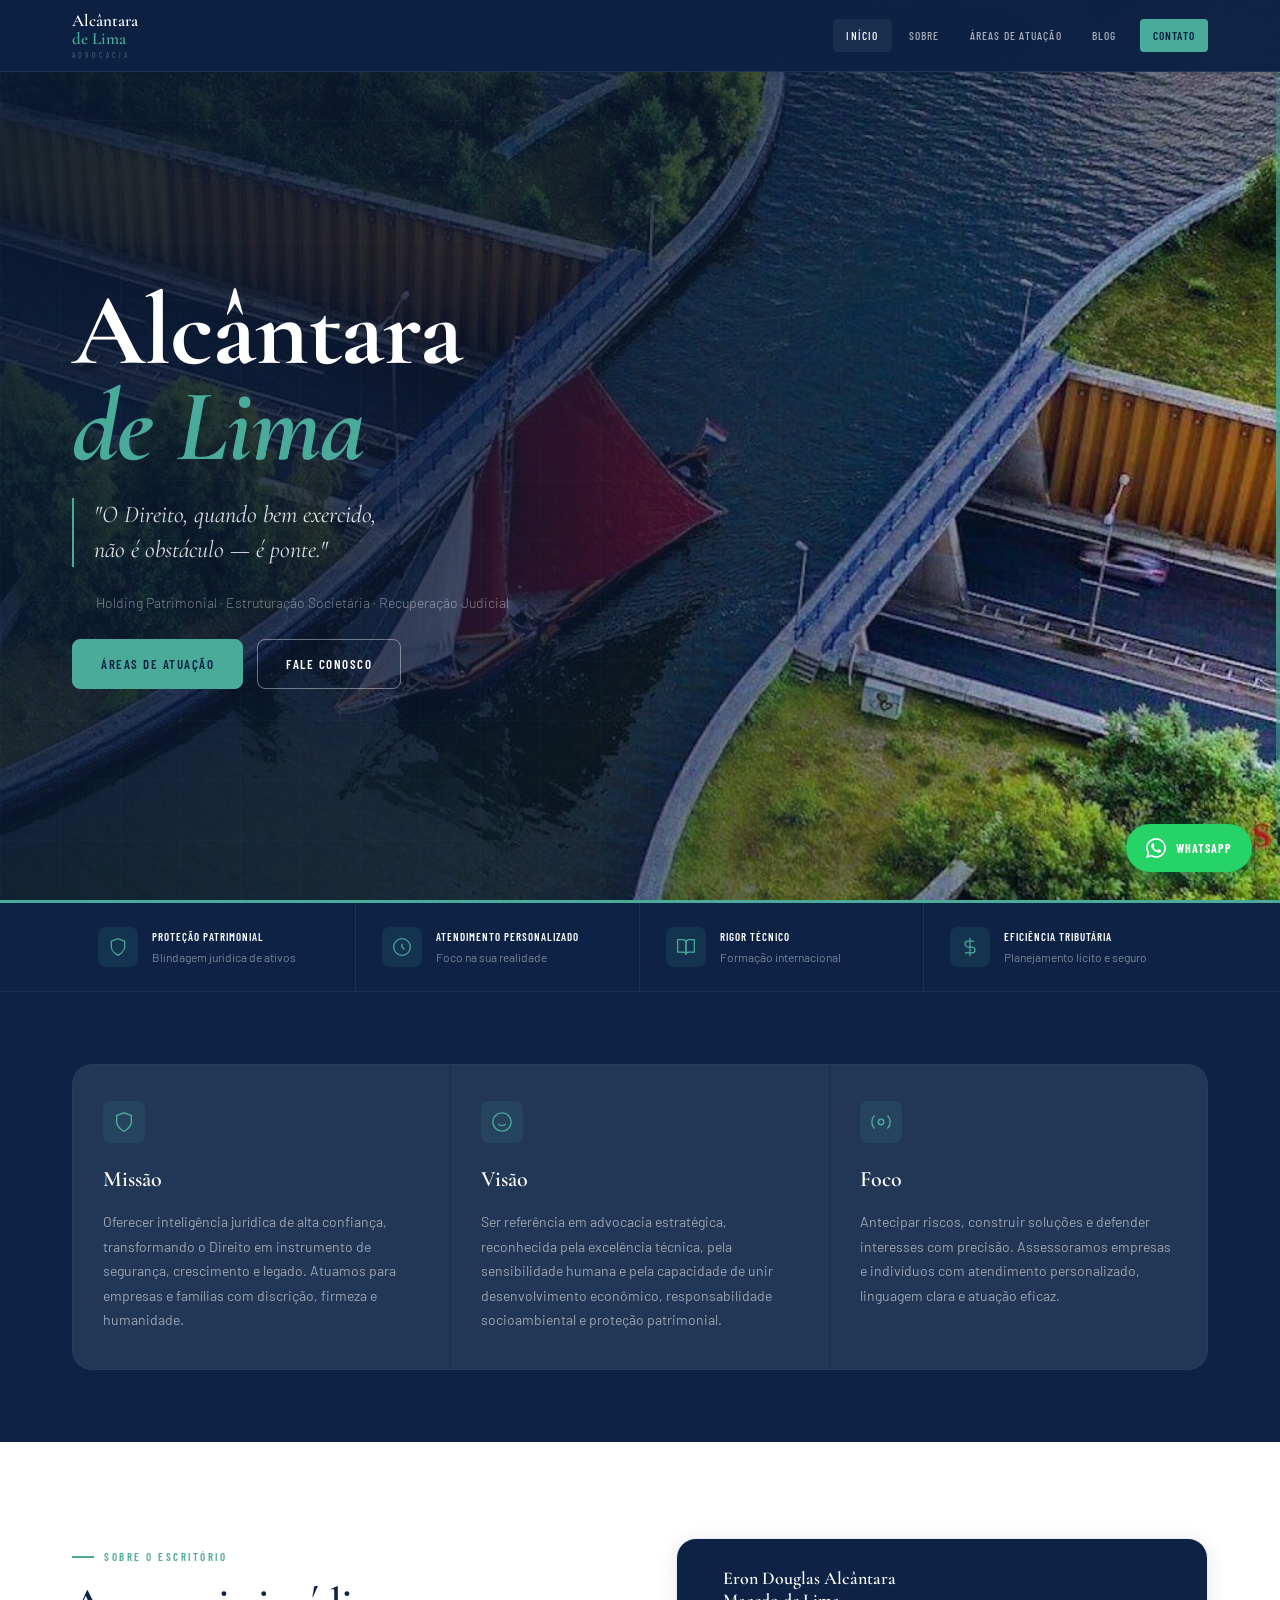
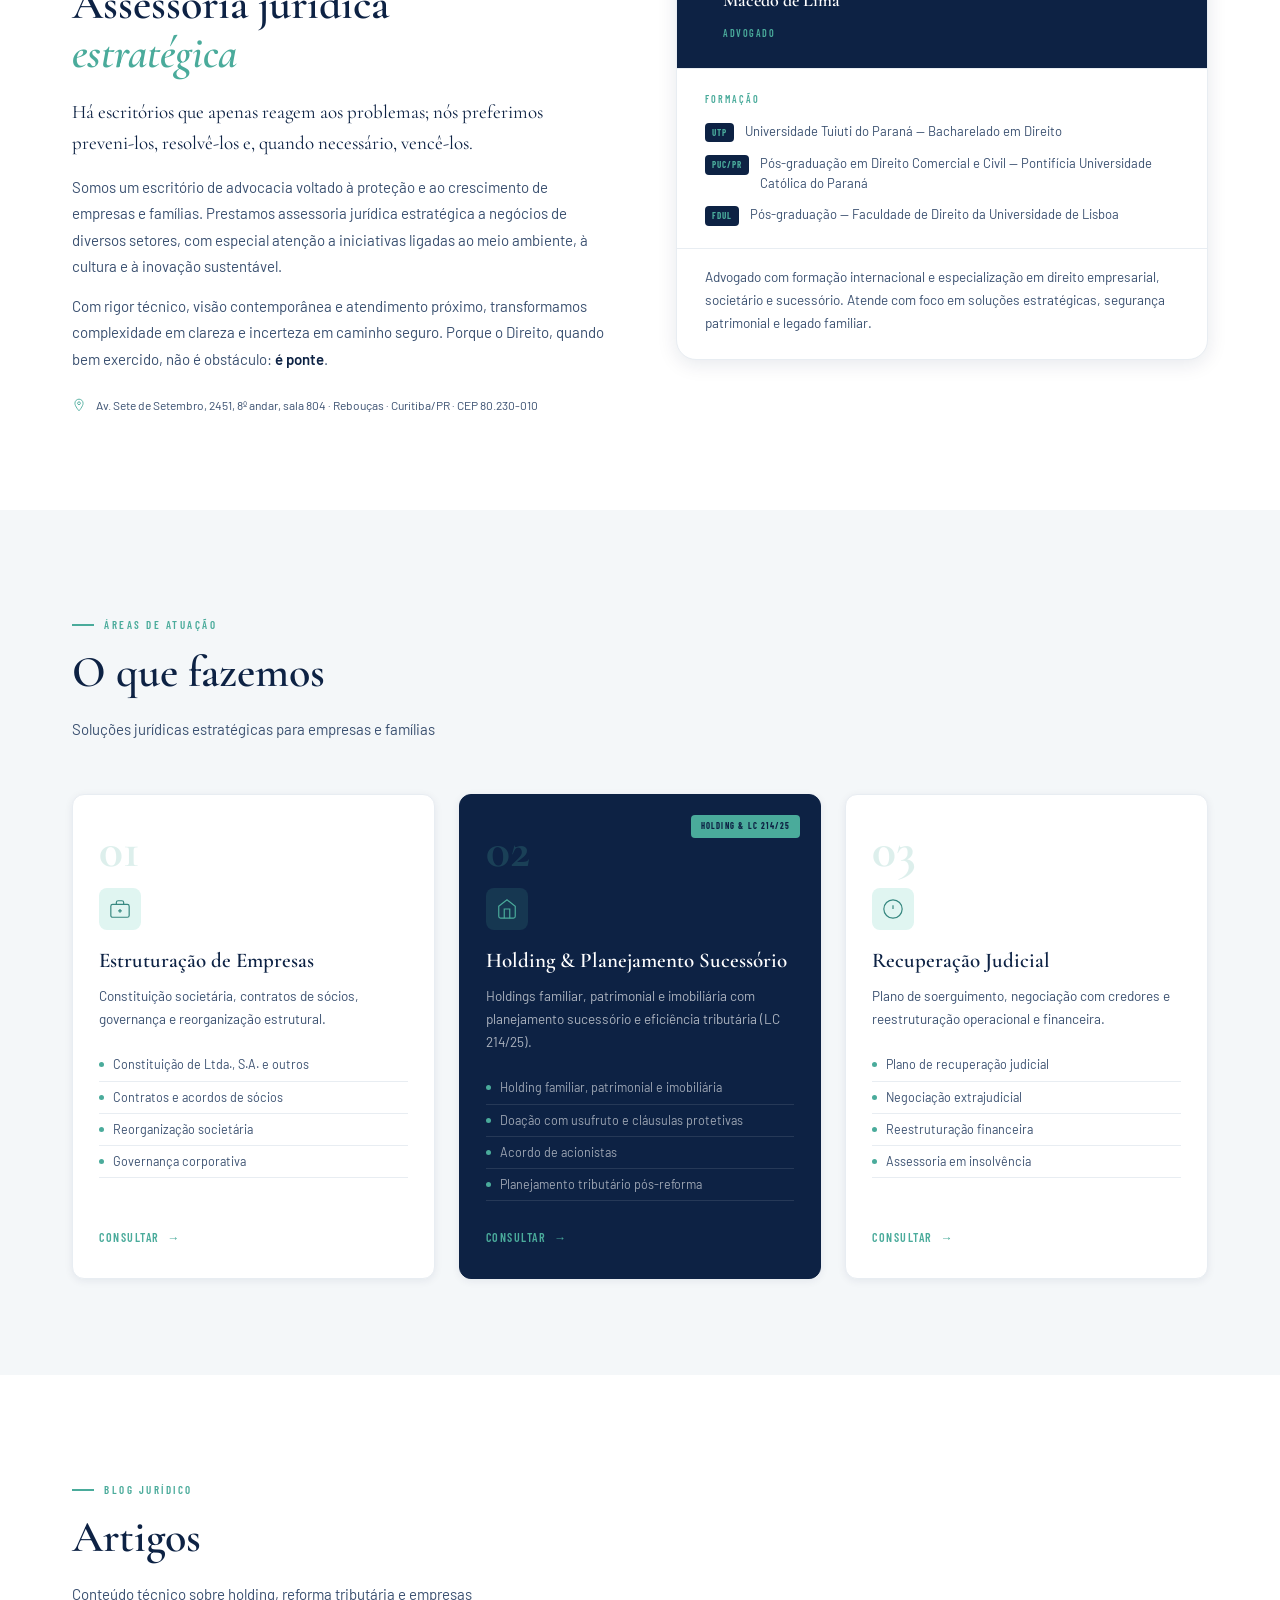
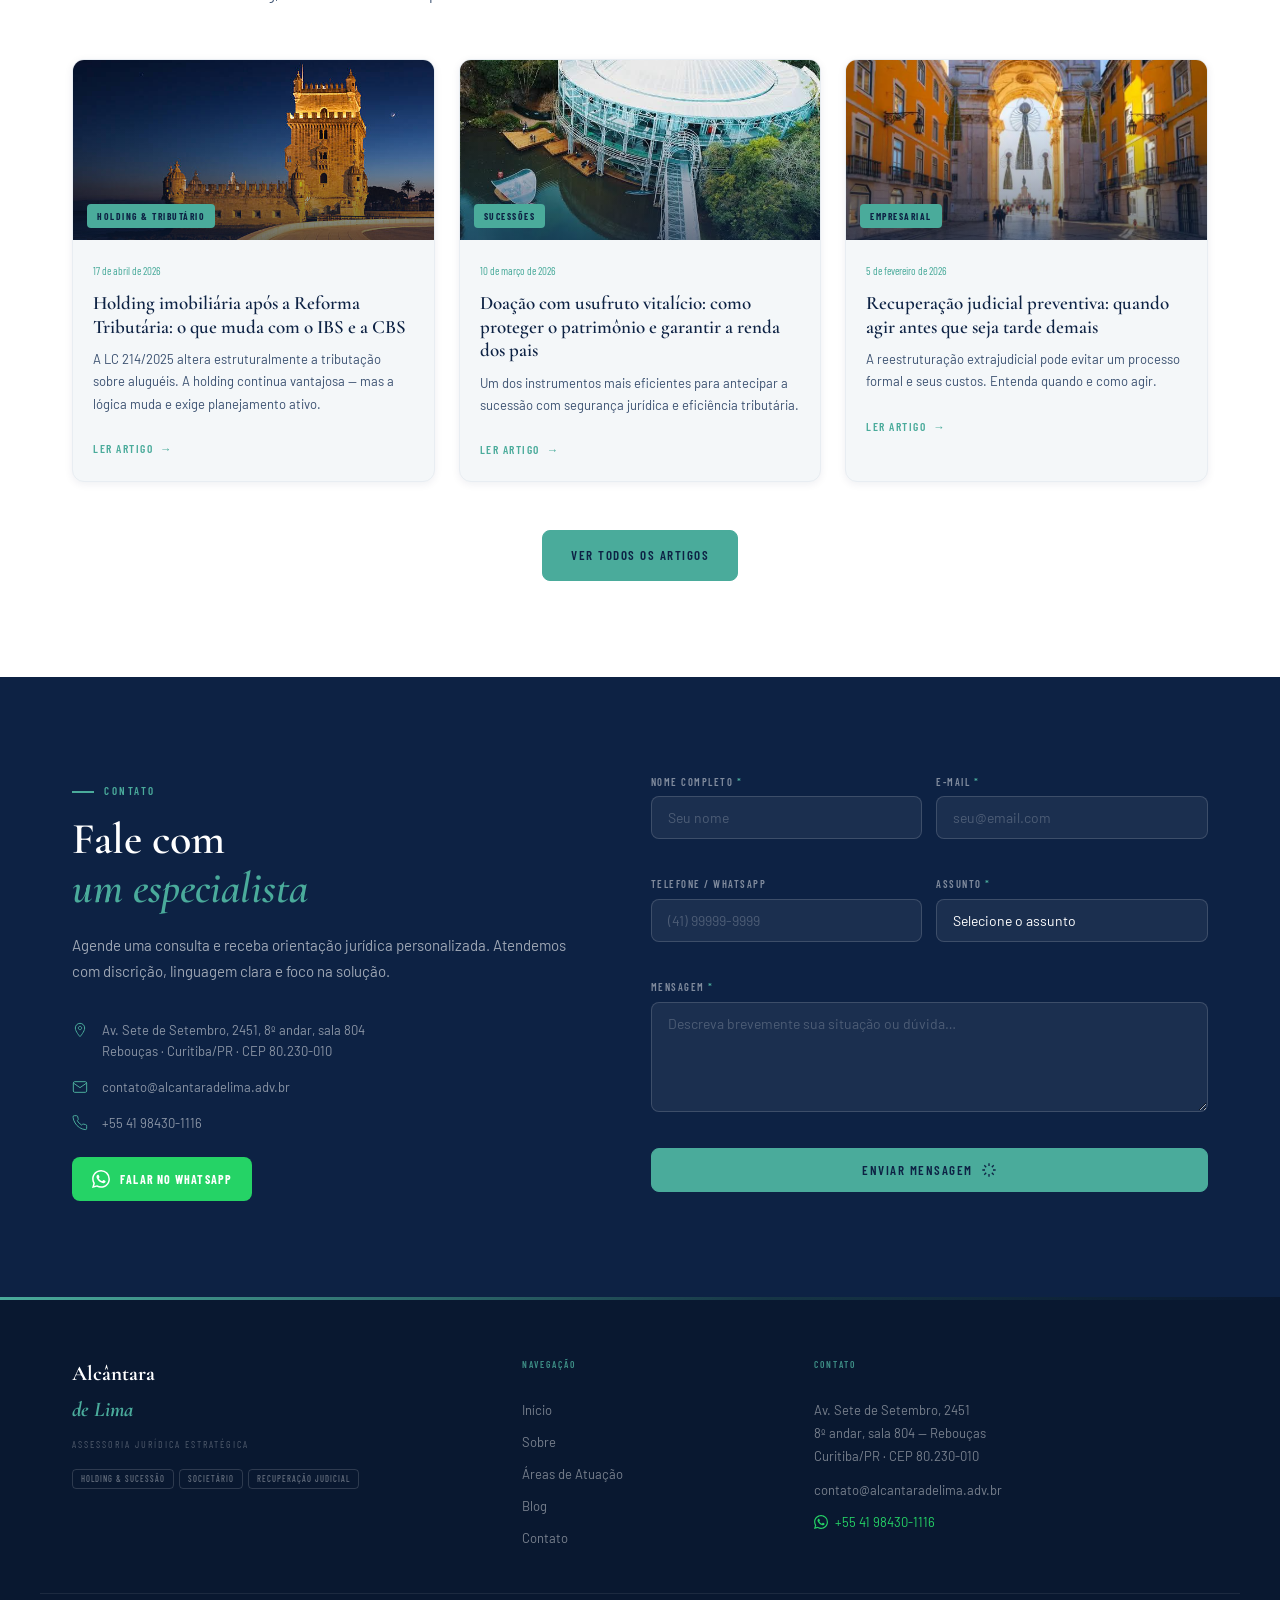
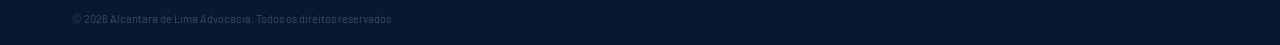
==== Pagina-Inicial/index.html @ c3f5dacc "Fazer a pagina de Construção" ====
<!DOCTYPE html>
<html lang="pt-BR">
<head>
  <meta charset="UTF-8"/>
  <meta name="viewport" content="width=device-width,initial-scale=1.0"/>
  <title>Alcantara de Lima Advocacia — Curitiba/PR</title>
  <meta name="description" content="Escritório especializado em estruturação societária, holding patrimonial, planejamento sucessório e recuperação judicial. Curitiba/PR."/>
  <link href="https://fonts.googleapis.com/css2?family=Cormorant+Garamond:ital,wght@0,400;0,500;0,600;0,700;1,400;1,600&family=Barlow:wght@300;400;500;600&family=Barlow+Condensed:wght@400;500;600&display=swap" rel="stylesheet"/>
  <link rel="stylesheet" href="CSS/base.css"/>
  <link rel="stylesheet" href="CSS/sections.css"/>
  <link rel="stylesheet" href="CSS/hero.css"/>
  <link rel="stylesheet" href="CSS/nav.css">
  <link rel="stylesheet" href="CSS/footer.css"/>
  <link rel="stylesheet" href="CSS/responsive.css"/>
</head>
<body>

<header class="nav" id="nav">
  <div class="nav__inner">
    <a href="#inicio" class="nav__logo" aria-label="Alcantara de Lima — início">
      <span class="nav__logo-top">Alcântara</span>
      <span class="nav__logo-bot">de Lima</span>
      <span class="nav__logo-sub">ADVOCACIA</span>
    </a>
    <nav class="nav__links" id="navLinks" role="navigation" aria-label="Menu principal">
      <a href="#inicio"   class="nav__link">Início</a>
      <a href="#sobre"    class="nav__link">Sobre</a>
      <a href="#servicos" class="nav__link">Áreas de Atuação</a>
      <a href="#blog"     class="nav__link">Blog</a>
      <a href="#contato"  class="nav__link nav__link--cta">Contato</a>
    </nav>
    <button class="nav__burger" id="burger" aria-label="Abrir menu" aria-expanded="false">
      <span></span><span></span><span></span>
    </button>
  </div>
</header>

<!-- HERO COM FOTO DA PONTE -->
<section class="hero" id="inicio">
  <div class="hero__bg" id="heroBg"></div>
  <div class="hero__overlay"></div>
  <div class="hero__grid-bg" aria-hidden="true"></div>
  <div class="hero__accent" aria-hidden="true"></div>
  <div class="hero__content">
    <!-- <div class="hero__eyebrow reveal">
      <!-- <span class="hero__eyebrow-line"></span>
      Curitiba · Paraná · Brasil
      <span class="hero__eyebrow-line"></span>
    </div>-->
    <h1 class="hero__title reveal reveal--d1">
      <span class="hero__title-w">Alcântara</span><br>
      <span class="hero__title-t">de Lima</span>
    </h1>
    <p class="hero__tagline reveal reveal--d2">
      "O Direito, quando bem exercido,<br>não é obstáculo — é ponte."
    </p>
    <p class="hero__sub reveal reveal--d2">
      Holding Patrimonial · Estruturação Societária · Recuperação Judicial
    </p>
    <div class="hero__btns reveal reveal--d3">
      <a href="#servicos" class="btn btn-p">Áreas de Atuação</a>
      <a href="#contato"  class="btn btn-g">Fale Conosco</a>
    </div>
  </div>
  <div class="hero__scroll" aria-hidden="true">
    <span class="hero__scroll-line"></span>
  </div>
</section>

<!-- DIFERENCIAIS -->
<div class="diff">
  <div class="diff__grid container">
    <div class="diff__item">
      <div class="diff__icon"><svg viewBox="0 0 24 24" fill="none" stroke="currentColor" stroke-width="1.5"><path d="M12 22s8-4 8-10V5l-8-3-8 3v7c0 6 8 10 8 10z"/></svg></div>
      <div><div class="diff__title">Proteção Patrimonial</div><div class="diff__sub">Blindagem jurídica de ativos</div></div>
    </div>
    <div class="diff__item">
      <div class="diff__icon"><svg viewBox="0 0 24 24" fill="none" stroke="currentColor" stroke-width="1.5"><circle cx="12" cy="12" r="10"/><path d="M12 8v4l3 3"/></svg></div>
      <div><div class="diff__title">Atendimento Personalizado</div><div class="diff__sub">Foco na sua realidade</div></div>
    </div>
    <div class="diff__item">
      <div class="diff__icon"><svg viewBox="0 0 24 24" fill="none" stroke="currentColor" stroke-width="1.5"><path d="M2 3h6a4 4 0 0 1 4 4v14a3 3 0 0 0-3-3H2z"/><path d="M22 3h-6a4 4 0 0 0-4 4v14a3 3 0 0 1 3-3h7z"/></svg></div>
      <div><div class="diff__title">Rigor Técnico</div><div class="diff__sub">Formação internacional</div></div>
    </div>
    <div class="diff__item">
      <div class="diff__icon"><svg viewBox="0 0 24 24" fill="none" stroke="currentColor" stroke-width="1.5"><line x1="12" y1="1" x2="12" y2="23"/><path d="M17 5H9.5a3.5 3.5 0 0 0 0 7h5a3.5 3.5 0 0 1 0 7H6"/></svg></div>
      <div><div class="diff__title">Eficiência Tributária</div><div class="diff__sub">Planejamento lícito e seguro</div></div>
    </div>
  </div>
</div>

<!-- MISSÃO / VISÃO / FOCO -->
<section class="mvf">
  <div class="container">
    <div class="mvf__grid">
      <div class="mvf__card reveal">
        <div class="mvf__card-icon"><svg viewBox="0 0 24 24" fill="none" stroke="currentColor" stroke-width="1.5"><path d="M12 22s8-4 8-10V5l-8-3-8 3v7c0 6 8 10 8 10z"/></svg></div>
        <h3>Missão</h3>
        <p>Oferecer inteligência jurídica de alta confiança, transformando o Direito em instrumento de segurança, crescimento e legado. Atuamos para empresas e famílias com discrição, firmeza e humanidade.</p>
      </div>
      <div class="mvf__card reveal reveal--d1">
        <div class="mvf__card-icon"><svg viewBox="0 0 24 24" fill="none" stroke="currentColor" stroke-width="1.5"><circle cx="12" cy="12" r="10"/><path d="M8 14s1.5 2 4 2 4-2 4-2"/><line x1="9" y1="9" x2="9.01" y2="9"/><line x1="15" y1="9" x2="15.01" y2="9"/></svg></div>
        <h3>Visão</h3>
        <p>Ser referência em advocacia estratégica, reconhecida pela excelência técnica, pela sensibilidade humana e pela capacidade de unir desenvolvimento econômico, responsabilidade socioambiental e proteção patrimonial.</p>
      </div>
      <div class="mvf__card reveal reveal--d2">
        <div class="mvf__card-icon"><svg viewBox="0 0 24 24" fill="none" stroke="currentColor" stroke-width="1.5"><circle cx="12" cy="12" r="3"/><path d="M19.07 4.93a10 10 0 0 1 0 14.14M4.93 4.93a10 10 0 0 0 0 14.14"/></svg></div>
        <h3>Foco</h3>
        <p>Antecipar riscos, construir soluções e defender interesses com precisão. Assessoramos empresas e indivíduos com atendimento personalizado, linguagem clara e atuação eficaz.</p>
      </div>
    </div>
  </div>
</section>

<!-- SOBRE -->
<section class="sobre" id="sobre">
  <div class="container">
    <div class="sobre__grid">
      <div class="sobre__left">
        <div class="sec-label reveal">Sobre o Escritório</div>
        <h2 class="sec-title reveal reveal--d1">Assessoria jurídica<br><em>estratégica</em></h2>
        <p class="sobre__lead reveal reveal--d2">Há escritórios que apenas reagem aos problemas; nós preferimos preveni-los, resolvê-los e, quando necessário, vencê-los.</p>
        <p class="sobre__body reveal reveal--d2">Somos um escritório de advocacia voltado à proteção e ao crescimento de empresas e famílias. Prestamos assessoria jurídica estratégica a negócios de diversos setores, com especial atenção a iniciativas ligadas ao meio ambiente, à cultura e à inovação sustentável.</p>
        <p class="sobre__body reveal reveal--d2">Com rigor técnico, visão contemporânea e atendimento próximo, transformamos complexidade em clareza e incerteza em caminho seguro. Porque o Direito, quando bem exercido, não é obstáculo: <strong>é ponte</strong>.</p>
        <div class="sobre__sede reveal reveal--d3">
          <svg viewBox="0 0 24 24" fill="none" stroke="currentColor" stroke-width="1.5"><path d="M12 2C8.13 2 5 5.13 5 9c0 5.25 7 13 7 13s7-7.75 7-13c0-3.87-3.13-7-7-7zm0 9.5c-1.38 0-2.5-1.12-2.5-2.5s1.12-2.5 2.5-2.5 2.5 1.12 2.5 2.5-1.12 2.5-2.5 2.5z"/></svg>
          Av. Sete de Setembro, 2451, 8º andar, sala 804 · Rebouças · Curitiba/PR · CEP 80.230-010
        </div>
      </div>
      <div class="sobre__right">
        <div class="adv-card reveal reveal--d1">
          <div class="adv-card__top">
            <div class="adv-card__av"></div>
            <div>
              <div class="adv-card__name">Eron Douglas Alcântara<br>Macedo de Lima</div>
              <span style="font-family:var(--fcond);font-size:10px;font-weight:600;letter-spacing:1.5px;text-transform:uppercase;color:var(--teal)">Advogado</span>
            </div>
          </div>
          <div class="adv-card__div"></div>
          <div class="adv-card__form">
            <div class="adv-card__form-label">Formação</div>
            <div class="adv-card__form-list">
              <div class="adv-card__form-li"><span class="inst-badge">UTP</span>Universidade Tuiuti do Paraná — Bacharelado em Direito</div>
              <div class="adv-card__form-li"><span class="inst-badge">PUC/PR</span>Pós-graduação em Direito Comercial e Civil — Pontifícia Universidade Católica do Paraná</div>
              <div class="adv-card__form-li"><span class="inst-badge">FDUL</span>Pós-graduação — Faculdade de Direito da Universidade de Lisboa</div>
            </div>
          </div>
          <div class="adv-card__div"></div>
          <p class="adv-card__desc">Advogado com formação internacional e especialização em direito empresarial, societário e sucessório. Atende com foco em soluções estratégicas, segurança patrimonial e legado familiar.</p>
        </div>
      </div>
    </div>
  </div>
</section>

<!-- SERVIÇOS — 3 áreas -->
<section class="servicos" id="servicos">
  <div class="container">
    <div class="sec-hdr reveal">
      <div class="sec-label">Áreas de Atuação</div>
      <h2 class="sec-title">O que fazemos</h2>
      <p class="servicos__sub">Soluções jurídicas estratégicas para empresas e famílias</p>
    </div>
    <div class="srv-grid">

      <article class="srv-card reveal reveal--d1">
        <div class="srv-card__num" aria-hidden="true">01</div>
        <div class="srv-card__icon"><svg viewBox="0 0 24 24" fill="none" stroke="currentColor" stroke-width="1.3"><rect x="2" y="7" width="20" height="14" rx="2"/><path d="M16 7V5a2 2 0 0 0-2-2h-4a2 2 0 0 0-2 2v2"/><line x1="12" y1="12" x2="12" y2="16"/><line x1="10" y1="14" x2="14" y2="14"/></svg></div>
        <h3 class="srv-card__title">Estruturação de Empresas</h3>
        <p class="srv-card__body">Constituição societária, contratos de sócios, governança e reorganização estrutural.</p>
        <ul class="srv-card__items">
          <li>Constituição de Ltda., S.A. e outros</li>
          <li>Contratos e acordos de sócios</li>
          <li>Reorganização societária</li>
          <li>Governança corporativa</li>
        </ul>
        <a href="#contato" class="srv-card__cta">Consultar <span aria-hidden="true">→</span></a>
      </article>

      <article class="srv-card srv-card--feat reveal reveal--d2">
        <div class="srv-card__badge">Holding &amp; LC 214/25</div>
        <div class="srv-card__num" aria-hidden="true">02</div>
        <div class="srv-card__icon"><svg viewBox="0 0 24 24" fill="none" stroke="currentColor" stroke-width="1.3"><path d="M3 9l9-7 9 7v11a2 2 0 0 1-2 2H5a2 2 0 0 1-2-2z"/><polyline points="9 22 9 12 15 12 15 22"/></svg></div>
        <h3 class="srv-card__title">Holding &amp; Planejamento Sucessório</h3>
        <p class="srv-card__body">Holdings familiar, patrimonial e imobiliária com planejamento sucessório e eficiência tributária (LC 214/25).</p>
        <ul class="srv-card__items">
          <li>Holding familiar, patrimonial e imobiliária</li>
          <li>Doação com usufruto e cláusulas protetivas</li>
          <li>Acordo de acionistas</li>
          <li>Planejamento tributário pós-reforma</li>
        </ul>
        <a href="#contato" class="srv-card__cta">Consultar <span aria-hidden="true">→</span></a>
      </article>

      <article class="srv-card reveal reveal--d3">
        <div class="srv-card__num" aria-hidden="true">03</div>
        <div class="srv-card__icon"><svg viewBox="0 0 24 24" fill="none" stroke="currentColor" stroke-width="1.3"><circle cx="12" cy="12" r="10"/><line x1="12" y1="8" x2="12" y2="12"/><line x1="12" y1="16" x2="12.01" y2="16"/></svg></div>
        <h3 class="srv-card__title">Recuperação Judicial</h3>
        <p class="srv-card__body">Plano de soerguimento, negociação com credores e reestruturação operacional e financeira.</p>
        <ul class="srv-card__items">
          <li>Plano de recuperação judicial</li>
          <li>Negociação extrajudicial</li>
          <li>Reestruturação financeira</li>
          <li>Assessoria em insolvência</li>
        </ul>
        <a href="#contato" class="srv-card__cta">Consultar <span aria-hidden="true">→</span></a>
      </article>

    </div>
  </div>
</section>

<!-- BLOG -->
<section class="blog" id="blog">
  <div class="container">
    <div class="sec-hdr reveal">
      <div class="sec-label">Blog Jurídico</div>
      <h2 class="sec-title">Artigos</h2>
      <p class="blog__sub">Conteúdo técnico sobre holding, reforma tributária e empresas</p>
    </div>
    <div class="blog__grid">
      <article class="blog-card reveal reveal--d1">
        <div class="blog-card__img blog-card__img--1"><span class="blog-card__cat">Holding &amp; Tributário</span></div>
        <div class="blog-card__body">
          <time class="blog-card__date" datetime="2026-04-17">17 de abril de 2026</time>
          <h3 class="blog-card__title">Holding imobiliária após a Reforma Tributária: o que muda com o IBS e a CBS</h3>
          <p class="blog-card__excerpt">A LC 214/2025 altera estruturalmente a tributação sobre aluguéis. A holding continua vantajosa — mas a lógica muda e exige planejamento ativo.</p>
          <a href="#contato" class="blog-card__link">Ler artigo <span aria-hidden="true">→</span></a>
        </div>
      </article>
      <article class="blog-card reveal reveal--d2">
        <div class="blog-card__img blog-card__img--2"><span class="blog-card__cat">Sucessões</span></div>
        <div class="blog-card__body">
          <time class="blog-card__date" datetime="2026-03-10">10 de março de 2026</time>
          <h3 class="blog-card__title">Doação com usufruto vitalício: como proteger o patrimônio e garantir a renda dos pais</h3>
          <p class="blog-card__excerpt">Um dos instrumentos mais eficientes para antecipar a sucessão com segurança jurídica e eficiência tributária.</p>
          <a href="#contato" class="blog-card__link">Ler artigo <span aria-hidden="true">→</span></a>
        </div>
      </article>
      <article class="blog-card reveal reveal--d3">
        <div class="blog-card__img blog-card__img--3"><span class="blog-card__cat">Empresarial</span></div>
        <div class="blog-card__body">
          <time class="blog-card__date" datetime="2026-02-05">5 de fevereiro de 2026</time>
          <h3 class="blog-card__title">Recuperação judicial preventiva: quando agir antes que seja tarde demais</h3>
          <p class="blog-card__excerpt">A reestruturação extrajudicial pode evitar um processo formal e seus custos. Entenda quando e como agir.</p>
          <a href="#contato" class="blog-card__link">Ler artigo <span aria-hidden="true">→</span></a>
        </div>
      </article>
    </div>
    <div class="blog__cta reveal">
      <a href="#contato" class="btn btn-p">Ver todos os artigos</a>
    </div>
  </div>
</section>

<!-- CONTATO -->
<section class="contato" id="contato">
  <div class="container">
    <div class="contato__grid">
      <div class="contato__left reveal">
        <div class="sec-label sec-label--teal">Contato</div>
        <h2 class="sec-title sec-title--white">Fale com<br><em>um especialista</em></h2>
        <p class="contato__body">Agende uma consulta e receba orientação jurídica personalizada. Atendemos com discrição, linguagem clara e foco na solução.</p>
        <div class="contato__info">
          <div class="contato__info-item">
            <svg viewBox="0 0 24 24" fill="none" stroke="currentColor" stroke-width="1.5"><path d="M12 2C8.13 2 5 5.13 5 9c0 5.25 7 13 7 13s7-7.75 7-13c0-3.87-3.13-7-7-7zm0 9.5c-1.38 0-2.5-1.12-2.5-2.5s1.12-2.5 2.5-2.5 2.5 1.12 2.5 2.5-1.12 2.5-2.5 2.5z"/></svg>
            <span>Av. Sete de Setembro, 2451, 8º andar, sala 804<br>Rebouças · Curitiba/PR · CEP 80.230-010</span>
          </div>
          <div class="contato__info-item">
            <svg viewBox="0 0 24 24" fill="none" stroke="currentColor" stroke-width="1.5"><path d="M4 4h16c1.1 0 2 .9 2 2v12c0 1.1-.9 2-2 2H4c-1.1 0-2-.9-2-2V6c0-1.1.9-2 2-2z"/><polyline points="22,6 12,13 2,6"/></svg>
            <span>contato@alcantaradelima.adv.br</span>
          </div>
          <div class="contato__info-item">
            <svg viewBox="0 0 24 24" fill="none" stroke="currentColor" stroke-width="1.5"><path d="M22 16.92v3a2 2 0 0 1-2.18 2 19.79 19.79 0 0 1-8.63-3.07A19.5 19.5 0 0 1 4.69 12 19.79 19.79 0 0 1 1.61 3.42 2 2 0 0 1 3.58 1h3a2 2 0 0 1 2 1.72c.127.96.361 1.903.7 2.81a2 2 0 0 1-.45 2.11L7.91 8.5a16 16 0 0 0 6.59 6.59l.97-.91a2 2 0 0 1 2.11-.45c.907.339 1.85.573 2.81.7A2 2 0 0 1 22 16.92z"/></svg>
            <span>+55 41 98430-1116</span>
          </div>
          <a href="https://wa.me/5541984301116" target="_blank" rel="noopener" class="contato__wa">
            <svg viewBox="0 0 24 24" fill="currentColor"><path d="M17.472 14.382c-.297-.149-1.758-.867-2.03-.967-.273-.099-.471-.148-.67.15-.197.297-.767.966-.94 1.164-.173.199-.347.223-.644.075-.297-.15-1.255-.463-2.39-1.475-.883-.788-1.48-1.761-1.653-2.059-.173-.297-.018-.458.13-.606.134-.133.298-.347.446-.52.149-.174.198-.298.298-.497.099-.198.05-.371-.025-.52-.075-.149-.669-1.612-.916-2.207-.242-.579-.487-.5-.669-.51-.173-.008-.371-.01-.57-.01-.198 0-.52.074-.792.372-.272.297-1.04 1.016-1.04 2.479 0 1.462 1.065 2.875 1.213 3.074.149.198 2.096 3.2 5.077 4.487.709.306 1.262.489 1.694.625.712.227 1.36.195 1.871.118.571-.085 1.758-.719 2.006-1.413.248-.694.248-1.289.173-1.413-.074-.124-.272-.198-.57-.347m-5.421 7.403h-.004a9.87 9.87 0 0 1-5.031-1.378l-.361-.214-3.741.982.998-3.648-.235-.374a9.86 9.86 0 0 1-1.51-5.26c.001-5.45 4.436-9.884 9.888-9.884 2.64 0 5.122 1.03 6.988 2.898a9.825 9.825 0 0 1 2.893 6.994c-.003 5.45-4.437 9.884-9.885 9.884m8.413-18.297A11.815 11.815 0 0 0 12.05 0C5.495 0 .16 5.335.157 11.892c0 2.096.547 4.142 1.588 5.945L.057 24l6.305-1.654a11.882 11.882 0 0 0 5.683 1.448h.005c6.554 0 11.89-5.335 11.893-11.893a11.821 11.821 0 0 0-3.48-8.413Z"/></svg>
            Falar no WhatsApp
          </a>
        </div>
      </div>
      <div class="contato__right reveal reveal--d2">
        <form class="contato__form" id="contactForm" novalidate>
          <div class="form-group">
            <label for="nome">Nome completo <span>*</span></label>
            <input type="text" id="nome" name="nome" required placeholder="Seu nome" autocomplete="name"/>
            <span class="form-error" id="nome-error" role="alert"></span>
          </div>
          <div class="form-group">
            <label for="email">E-mail <span>*</span></label>
            <input type="email" id="email" name="email" required placeholder="seu@email.com" autocomplete="email"/>
            <span class="form-error" id="email-error" role="alert"></span>
          </div>
          <div class="form-group">
            <label for="telefone">Telefone / WhatsApp</label>
            <input type="tel" id="telefone" name="telefone" placeholder="(41) 99999-9999" autocomplete="tel"/>
          </div>
          <div class="form-group">
            <label for="assunto">Assunto <span>*</span></label>
            <select id="assunto" name="assunto" required>
              <option value="" disabled selected>Selecione o assunto</option>
              <option value="holding">Holding &amp; Planejamento Sucessório</option>
              <option value="sociedade">Estruturação de Empresas</option>
              <option value="rj">Recuperação Judicial</option>
              <option value="outro">Outro assunto</option>
            </select>
            <span class="form-error" id="assunto-error" role="alert"></span>
          </div>
          <div class="form-group form-group--full">
            <label for="mensagem">Mensagem <span>*</span></label>
            <textarea id="mensagem" name="mensagem" required rows="4" placeholder="Descreva brevemente sua situação ou dúvida…"></textarea>
            <span class="form-error" id="mensagem-error" role="alert"></span>
          </div>
          <div class="form-group form-group--full">
            <button type="submit" class="btn btn-p btn-full" id="submitBtn">
              <span id="btnText">Enviar mensagem</span>
              <svg id="btnSpinner" class="btn-spin" viewBox="0 0 24 24" fill="none" stroke="currentColor" stroke-width="2" hidden><path d="M12 2v4M12 18v4M4.93 4.93l2.83 2.83M16.24 16.24l2.83 2.83M2 12h4M18 12h4M4.93 19.07l2.83-2.83M16.24 7.76l2.83-2.83"/></svg>
            </button>
          </div>
          <div id="formSuccess" class="form-success" hidden role="status">Mensagem enviada! Retornaremos em até 24 horas úteis.</div>
        </form>
      </div>
    </div>
  </div>
</section>

<!-- FOOTER -->
<footer class="footer">
  <div class="footer__accent" aria-hidden="true"></div>
  <div class="container footer__inner">
    <div class="footer__brand">
      <div class="footer__logo-top">Alcântara</div>
      <div class="footer__logo-bot">de Lima</div>
      <p class="footer__tagline">Assessoria Jurídica Estratégica</p>
      <div class="footer__areas">
        <span>Holding &amp; Sucessão</span>
        <span>Societário</span>
        <span>Recuperação Judicial</span>
      </div>
    </div>
    <div class="footer__nav">
      <h4>Navegação</h4>
      <a href="#inicio">Início</a>
      <a href="#sobre">Sobre</a>
      <a href="#servicos">Áreas de Atuação</a>
      <a href="#blog">Blog</a>
      <a href="#contato">Contato</a>
    </div>
    <div class="footer__contact">
      <h4>Contato</h4>
      <address>
        Av. Sete de Setembro, 2451<br>
        8º andar, sala 804 — Rebouças<br>
        Curitiba/PR · CEP 80.230-010
      </address>
      <a href="mailto:contato@alcantaradelima.adv.br">contato@alcantaradelima.adv.br</a>
      <a href="https://wa.me/5541984301116" target="_blank" rel="noopener" class="footer__wa">
        <svg viewBox="0 0 24 24" fill="currentColor"><path d="M17.472 14.382c-.297-.149-1.758-.867-2.03-.967-.273-.099-.471-.148-.67.15-.197.297-.767.966-.94 1.164-.173.199-.347.223-.644.075-.297-.15-1.255-.463-2.39-1.475-.883-.788-1.48-1.761-1.653-2.059-.173-.297-.018-.458.13-.606.134-.133.298-.347.446-.52.149-.174.198-.298.298-.497.099-.198.05-.371-.025-.52-.075-.149-.669-1.612-.916-2.207-.242-.579-.487-.5-.669-.51-.173-.008-.371-.01-.57-.01-.198 0-.52.074-.792.372-.272.297-1.04 1.016-1.04 2.479 0 1.462 1.065 2.875 1.213 3.074.149.198 2.096 3.2 5.077 4.487.709.306 1.262.489 1.694.625.712.227 1.36.195 1.871.118.571-.085 1.758-.719 2.006-1.413.248-.694.248-1.289.173-1.413-.074-.124-.272-.198-.57-.347m-5.421 7.403h-.004a9.87 9.87 0 0 1-5.031-1.378l-.361-.214-3.741.982.998-3.648-.235-.374a9.86 9.86 0 0 1-1.51-5.26c.001-5.45 4.436-9.884 9.888-9.884 2.64 0 5.122 1.03 6.988 2.898a9.825 9.825 0 0 1 2.893 6.994c-.003 5.45-4.437 9.884-9.885 9.884m8.413-18.297A11.815 11.815 0 0 0 12.05 0C5.495 0 .16 5.335.157 11.892c0 2.096.547 4.142 1.588 5.945L.057 24l6.305-1.654a11.882 11.882 0 0 0 5.683 1.448h.005c6.554 0 11.89-5.335 11.893-11.893a11.821 11.821 0 0 0-3.48-8.413Z"/></svg>
        +55 41 98430-1116
      </a>
    </div>
  </div>
  <div class="footer__bottom">
    <div class="container footer__bottom-inner">
      <span>© 2026 Alcantara de Lima Advocacia. Todos os direitos reservados.</span>
    </div>
  </div>
</footer>

<!-- WA FLOAT -->
<a href="https://wa.me/5541984301116" target="_blank" rel="noopener" class="wa-float" aria-label="Falar no WhatsApp">
  <svg viewBox="0 0 24 24" fill="currentColor"><path d="M17.472 14.382c-.297-.149-1.758-.867-2.03-.967-.273-.099-.471-.148-.67.15-.197.297-.767.966-.94 1.164-.173.199-.347.223-.644.075-.297-.15-1.255-.463-2.39-1.475-.883-.788-1.48-1.761-1.653-2.059-.173-.297-.018-.458.13-.606.134-.133.298-.347.446-.52.149-.174.198-.298.298-.497.099-.198.05-.371-.025-.52-.075-.149-.669-1.612-.916-2.207-.242-.579-.487-.5-.669-.51-.173-.008-.371-.01-.57-.01-.198 0-.52.074-.792.372-.272.297-1.04 1.016-1.04 2.479 0 1.462 1.065 2.875 1.213 3.074.149.198 2.096 3.2 5.077 4.487.709.306 1.262.489 1.694.625.712.227 1.36.195 1.871.118.571-.085 1.758-.719 2.006-1.413.248-.694.248-1.289.173-1.413-.074-.124-.272-.198-.57-.347m-5.421 7.403h-.004a9.87 9.87 0 0 1-5.031-1.378l-.361-.214-3.741.982.998-3.648-.235-.374a9.86 9.86 0 0 1-1.51-5.26c.001-5.45 4.436-9.884 9.888-9.884 2.64 0 5.122 1.03 6.988 2.898a9.825 9.825 0 0 1 2.893 6.994c-.003 5.45-4.437 9.884-9.885 9.884m8.413-18.297A11.815 11.815 0 0 0 12.05 0C5.495 0 .16 5.335.157 11.892c0 2.096.547 4.142 1.588 5.945L.057 24l6.305-1.654a11.882 11.882 0 0 0 5.683 1.448h.005c6.554 0 11.89-5.335 11.893-11.893a11.821 11.821 0 0 0-3.48-8.413Z"/></svg>
  <span class="wa-float__label">WhatsApp</span>
</a>

  <script src="script.js"></script>
</body>
</html>
---- Pagina-Inicial/CSS/base.css ----
/* ============================================================
   BASE — Reset · Variáveis · Utilitários Globais
   ============================================================ */

/* ----- Reset ----- */
*, *::before, *::after {
  box-sizing : border-box;
  margin     : 0;
  padding    : 0;
}

/* ----- Variáveis CSS ----- */
:root {
  /* Cores */
  --navy      : #0d2244;
  --navy-dk   : #091830;
  --teal      : #4aab9b;
  --teal-dk   : #378880;
  --teal-lt   : #e0f5f1;
  --bg        : #f4f7f9;
  --text      : #3a5070;
  --white     : #ffffff;
  --gray      : #e8edf2;
  --gray-dk   : #c8d4de;
  --amber     : #d97706;
  --amber-lt  : #fef3dd;
  --green-wa  : #25d366;

  /* Tipografia */
  --fs        : 'Cormorant Garamond', Georgia, serif;
  --fsans     : 'Barlow', sans-serif;
  --fcond     : 'Barlow Condensed', sans-serif;

  /* Layout */
  --nav-h     : 72px;
  --sp        : 96px;
  --cw        : 1200px;
}

/* ----- Elementos Base ----- */
html {
  scroll-behavior    : smooth;
  font-size          : 16px;
}

body {
  font-family        : var(--fsans);
  background         : var(--bg);
  color              : var(--text);
  line-height        : 1.7;
  -webkit-font-smoothing: antialiased;
}

img, svg  { display: block }
a         { text-decoration: none; color: inherit }
ul        { list-style: none }
button    { cursor: pointer; font-family: inherit }
address   { font-style: normal }

/* ----- Container ----- */
.container {
  width      : 100%;
  max-width  : var(--cw);
  margin     : 0 auto;
  padding    : 0 32px;
}

/* ----- Reveal (animação ao rolar) ----- */
.reveal {
  opacity    : 0;
  transform  : translateY(26px);
  transition : opacity   .65s cubic-bezier(.25,.46,.45,.94),
               transform .65s cubic-bezier(.25,.46,.45,.94);
}
.reveal.visible  { opacity: 1; transform: none }
.reveal--d1      { transition-delay: .12s }
.reveal--d2      { transition-delay: .24s }
.reveal--d3      { transition-delay: .36s }

/* ----- Labels & Títulos de Seção ----- */
.sec-label {
  display        : inline-flex;
  align-items    : center;
  gap            : 10px;
  font-family    : var(--fcond);
  font-size      : 11px;
  font-weight    : 600;
  letter-spacing : 2.5px;
  text-transform : uppercase;
  color          : var(--teal);
  margin-bottom  : 14px;
}
.sec-label::before {
  content    : '';
  width      : 22px;
  height     : 1.5px;
  background : var(--teal);
}
.sec-label--teal { color: var(--teal) }

.sec-title {
  font-family   : var(--fs);
  font-size     : clamp(28px, 4vw, 44px);
  font-weight   : 600;
  line-height   : 1.1;
  color         : var(--navy);
  margin-bottom : 20px;
}
.sec-title em         { font-style: italic; color: var(--teal) }
.sec-title--white     { color: #fff }
.sec-hdr              { margin-bottom: 52px }

/* ----- Botões ----- */
.btn {
  display        : inline-flex;
  align-items    : center;
  gap            : 8px;
  padding        : 13px 28px;
  border-radius  : 8px;
  font-family    : var(--fcond);
  font-size      : 13px;
  font-weight    : 600;
  letter-spacing : 1.5px;
  text-transform : uppercase;
  transition     : all .22s ease;
  border         : 1.5px solid transparent;
}

.btn-p {
  background   : var(--teal);
  color        : var(--navy);
  border-color : var(--teal);
}
.btn-p:hover {
  background   : var(--teal-dk);
  border-color : var(--teal-dk);
  transform    : translateY(-2px);
  box-shadow   : 0 6px 20px rgba(74,171,155,.35);
}

.btn-g {
  background   : transparent;
  color        : #fff;
  border-color : rgba(255,255,255,.4);
}
.btn-g:hover {
  border-color : var(--teal);
  color        : var(--teal);
  transform    : translateY(-2px);
}

.btn-full { width: 100%; justify-content: center }

.btn-spin {
  width     : 16px;
  height    : 16px;
  animation : spin .9s linear infinite;
}
@keyframes spin { to { transform: rotate(360deg) } }

/* ----- Scrollbar ----- */
::-webkit-scrollbar              { width: 6px }
::-webkit-scrollbar-track        { background: var(--navy-dk) }
::-webkit-scrollbar-thumb        { background: rgba(74,171,155,.4); border-radius: 3px }
::-webkit-scrollbar-thumb:hover  { background: var(--teal) }

/* ----- Seleção de texto ----- */
::selection { background: rgba(74,171,155,.25); color: inherit }
---- Pagina-Inicial/CSS/sections.css ----
/* ============================================================
   SECTIONS — Diferenciais · MVF · Sobre · Serviços · Blog · Contato
   ============================================================ */

/* ---- DIFERENCIAIS ----------------------------------------- */
.diff {
  background  : var(--navy);
  border-top  : 3px solid var(--teal);
}
.diff__grid {
  display               : grid;
  grid-template-columns : repeat(4, 1fr);
}
.diff__item {
  display     : flex;
  align-items : center;
  gap         : 14px;
  padding     : 24px 26px;
  border-right: .5px solid rgba(255,255,255,.07);
  transition  : background .2s;
}
.diff__item:last-child   { border-right: none }
.diff__item:hover        { background: rgba(74,171,155,.06) }

.diff__icon {
  width          : 40px;
  height         : 40px;
  background     : rgba(74,171,155,.12);
  border-radius  : 8px;
  display        : flex;
  align-items    : center;
  justify-content: center;
  flex-shrink    : 0;
}
.diff__icon svg  { width: 20px; height: 20px; color: var(--teal) }

.diff__title {
  font-family    : var(--fcond);
  font-size      : 11px;
  font-weight    : 600;
  letter-spacing : 1px;
  color          : #fff;
  text-transform : uppercase;
  margin-bottom  : 3px;
}
.diff__sub {
  font-size   : 12px;
  color       : rgba(255,255,255,.45);
  line-height : 1.4;
}

/* ---- MISSÃO / VISÃO / FOCO -------------------------------- */
.mvf {
  padding    : 72px 0;
  background : var(--navy);
  border-top : .5px solid rgba(255,255,255,.06);
}
.mvf__grid {
  display               : grid;
  grid-template-columns : repeat(3, 1fr);
  gap                   : 1px;
  background            : rgba(255,255,255,.06);
  border                : .5px solid rgba(255,255,255,.06);
  border-radius         : 20px;
  overflow              : hidden;
}
.mvf__card {
  background : rgba(255,255,255,.03);
  padding    : 36px 30px;
  transition : background .2s;
}
.mvf__card:hover { background: rgba(74,171,155,.06) }

.mvf__card-icon {
  width          : 42px;
  height         : 42px;
  background     : rgba(74,171,155,.12);
  border-radius  : 8px;
  display        : flex;
  align-items    : center;
  justify-content: center;
  margin-bottom  : 18px;
}
.mvf__card-icon svg { width: 22px; height: 22px; color: var(--teal) }

.mvf__card h3 {
  font-family   : var(--fs);
  font-size     : 22px;
  font-weight   : 600;
  color         : #fff;
  margin-bottom : 12px;
}
.mvf__card p {
  font-size   : 14px;
  color       : rgba(255,255,255,.55);
  line-height : 1.75;
}

/* ---- SOBRE ------------------------------------------------ */
.sobre {
  padding    : var(--sp) 0;
  background : #fff;
}
.sobre__grid {
  display               : grid;
  grid-template-columns : 1fr 1fr;
  gap                   : 72px;
  align-items           : start;
}
.sobre__lead {
  font-family   : var(--fs);
  font-size     : 19px;
  color         : var(--navy);
  line-height   : 1.6;
  margin-bottom : 16px;
}
.sobre__body {
  font-size     : 15px;
  color         : var(--text);
  line-height   : 1.75;
  margin-bottom : 14px;
}
.sobre__body strong { color: var(--navy); font-weight: 600 }

.sobre__sede {
  display     : flex;
  align-items : flex-start;
  gap         : 10px;
  font-size   : 12px;
  color       : var(--text);
  opacity     : .65;
  margin-top  : 24px;
  line-height : 1.5;
}
.sobre__sede svg { width: 14px; height: 14px; color: var(--teal); flex-shrink: 0; margin-top: 2px }

/* ----- Card do Advogado ----- */
.adv-card {
  background    : #fff;
  border        : .5px solid var(--gray);
  border-radius : 20px;
  overflow      : hidden;
  box-shadow    : 0 4px 20px rgba(13,34,68,.1);
}
.adv-card__top {
  background  : var(--navy);
  padding     : 28px 28px 24px;
  display     : flex;
  align-items : center;
  gap         : 18px;
}

.adv-card__name {
  font-family   : var(--fs);
  font-size     : 18px;
  font-weight   : 600;
  color         : #fff;
  line-height   : 1.25;
  margin-bottom : 5px;
}
.adv-card__div          { height: .5px; background: var(--gray) }

.adv-card__form         { padding: 22px 28px }
.adv-card__form-label {
  font-family    : var(--fcond);
  font-size      : 10px;
  font-weight    : 600;
  letter-spacing : 2px;
  text-transform : uppercase;
  color          : var(--teal);
  margin-bottom  : 14px;
}
.adv-card__form-list    { display: flex; flex-direction: column; gap: 12px }
.adv-card__form-li {
  display     : flex;
  align-items : flex-start;
  gap         : 11px;
  font-size   : 13px;
  color       : var(--text);
  line-height : 1.5;
}

.inst-badge {
  font-family    : var(--fcond);
  font-size      : 9px;
  font-weight    : 700;
  letter-spacing : 1px;
  background     : var(--navy);
  color          : var(--teal);
  padding        : 3px 7px;
  border-radius  : 4px;
  white-space    : nowrap;
  flex-shrink    : 0;
  margin-top     : 1px;
}
.adv-card__desc {
  padding     : 18px 28px 24px;
  font-size   : 13.5px;
  color       : var(--text);
  line-height : 1.7;
}

/* ---- SERVIÇOS --------------------------------------------- */
.servicos {
  padding    : var(--sp) 0;
  background : var(--bg);
}
.servicos__sub {
  font-size     : 15px;
  color         : var(--text);
  max-width     : 520px;
  margin-bottom : 0;
}
.srv-grid {
  display               : grid;
  grid-template-columns : repeat(3, 1fr);
  gap                   : 24px;
}

.srv-card {
  background     : #fff;
  border         : .5px solid var(--gray);
  border-radius  : 12px;
  padding        : 30px 26px;
  display        : flex;
  flex-direction : column;
  position       : relative;
  overflow       : hidden;
  transition     : transform .25s, box-shadow .25s, border-color .25s;
  box-shadow     : 0 2px 8px rgba(13,34,68,.07);
}
.srv-card::before {
  content    : '';
  position   : absolute;
  top        : 0;
  left       : 0;
  width      : 3px;
  height     : 0;
  background : var(--teal);
  transition : height .35s ease;
}
.srv-card:hover              { transform: translateY(-6px); box-shadow: 0 8px 40px rgba(13,34,68,.14); border-color: rgba(74,171,155,.3) }
.srv-card:hover::before      { height: 100% }

.srv-card--feat              { background: var(--navy); border-color: var(--navy) }
.srv-card--feat::before      { background: var(--teal) }

.srv-card__badge {
  position       : absolute;
  top            : 20px;
  right          : 20px;
  background     : var(--teal);
  color          : var(--navy);
  font-family    : var(--fcond);
  font-size      : 8.5px;
  font-weight    : 700;
  letter-spacing : 1.2px;
  text-transform : uppercase;
  padding        : 4px 10px;
  border-radius  : 4px;
}
.srv-card__num {
  font-family   : var(--fs);
  font-size     : 50px;
  font-weight   : 700;
  color         : var(--teal);
  opacity       : .18;
  line-height   : 1;
  margin-bottom : 13px;
  user-select   : none;
}
.srv-card--feat .srv-card__num   { opacity: .22 }

.srv-card__icon {
  width          : 42px;
  height         : 42px;
  background     : var(--teal-lt);
  border-radius  : 8px;
  display        : flex;
  align-items    : center;
  justify-content: center;
  margin-bottom  : 18px;
}
.srv-card__icon svg              { width: 22px; height: 22px; color: var(--teal-dk) }
.srv-card--feat .srv-card__icon  { background: rgba(74,171,155,.15) }
.srv-card--feat .srv-card__icon svg { color: var(--teal) }

.srv-card__title {
  font-family   : var(--fs);
  font-size     : 21px;
  font-weight   : 600;
  line-height   : 1.2;
  color         : var(--navy);
  margin-bottom : 12px;
}
.srv-card--feat .srv-card__title { color: #fff }

.srv-card__body {
  font-size     : 13.5px;
  line-height   : 1.7;
  color         : var(--text);
  margin-bottom : 18px;
}
.srv-card--feat .srv-card__body  { color: rgba(255,255,255,.65) }

.srv-card__items                 { margin-bottom: 26px; flex: 1 }
.srv-card__items li {
  font-size   : 12.5px;
  color       : var(--text);
  padding     : 5px 0;
  border-bottom: .5px solid var(--gray);
  display     : flex;
  align-items : center;
  gap         : 9px;
}
.srv-card__items li::before {
  content       : '';
  display       : inline-block;
  width         : 5px;
  height        : 5px;
  border-radius : 50%;
  background    : var(--teal);
  flex-shrink   : 0;
}
.srv-card--feat .srv-card__items li { color: rgba(255,255,255,.6); border-color: rgba(255,255,255,.1) }

.srv-card__cta {
  font-family    : var(--fcond);
  font-size      : 12px;
  font-weight    : 600;
  letter-spacing : 1.5px;
  text-transform : uppercase;
  color          : var(--teal);
  display        : flex;
  align-items    : center;
  gap            : 8px;
  transition     : gap .2s;
  margin-top     : auto;
}
.srv-card__cta:hover { gap: 14px }

/* ---- BLOG ------------------------------------------------- */
.blog {
  padding    : var(--sp) 0;
  background : #fff;
}
.blog__sub {
  font-size : 15px;
  color     : var(--text);
  max-width : 500px;
}
.blog__grid {
  display               : grid;
  grid-template-columns : repeat(3, 1fr);
  gap                   : 24px;
  margin-bottom         : 48px;
}
.blog__cta { text-align: center }

.blog-card {
  background    : var(--bg);
  border        : .5px solid var(--gray);
  border-radius : 12px;
  overflow      : hidden;
  transition    : transform .25s, box-shadow .25s, border-color .25s;
  box-shadow    : 0 2px 8px rgba(13,34,68,.07);
}
.blog-card:hover { 
  transform: translateY(-5px); 
  box-shadow: 0 8px 28px rgba(13,34,68,.12); 
  border-color: rgba(74,171,155,.3) 
}

.blog-card__img {
  height              : 180px;
  background-size     : cover;
  background-position : center;
  position            : relative;
  overflow            : hidden;
}
.blog-card__img::after {
  content    : '';
  position   : absolute;
  inset      : 0;
  background : linear-gradient(180deg, transparent 30%, rgba(13,34,68,.6) 100%);
}
.blog-card__cat {
  position       : absolute;
  bottom         : 12px;
  left           : 14px;
  z-index        : 1;
  font-family    : var(--fcond);
  font-size      : 9.5px;
  font-weight    : 700;
  letter-spacing : 1.5px;
  text-transform : uppercase;
  background     : var(--teal);
  color          : var(--navy);
  padding        : 4px 10px;
  border-radius  : 4px;
}
.blog-card__body    { padding: 22px 20px 20px }
.blog-card__date {
  font-family   : var(--fcond);
  font-size     : 11px;
  color         : var(--teal);
  display       : block;
  margin-bottom : 10px;
}
.blog-card__title {
  font-family   : var(--fs);
  font-size     : 19px;
  font-weight   : 600;
  color         : var(--navy);
  line-height   : 1.25;
  margin-bottom : 10px;
}
.blog-card__excerpt {
  font-size     : 13px;
  color         : var(--text);
  line-height   : 1.7;
  margin-bottom : 18px;
}
.blog-card__link {
  font-family    : var(--fcond);
  font-size      : 11.5px;
  font-weight    : 600;
  letter-spacing : 1.5px;
  text-transform : uppercase;
  color          : var(--teal);
  display        : inline-flex;
  align-items    : center;
  gap            : 7px;
  transition     : gap .2s;
}
.blog-card__link:hover { gap: 13px }

/* ---- CONTATO ---------------------------------------------- */
.contato {
  padding    : var(--sp) 0;
  background : var(--navy);
}
.contato__grid {
  display               : grid;
  grid-template-columns : 1fr 1.1fr;
  gap                   : 72px;
  align-items           : start;
}
.contato__body {
  font-size     : 15px;
  color         : rgba(255,255,255,.6);
  line-height   : 1.75;
  margin-bottom : 36px;
}
.contato__info          { display: flex; flex-direction: column; gap: 16px }
.contato__info-item {
  display     : flex;
  align-items : flex-start;
  gap         : 14px;
  font-size   : 13px;
  color       : rgba(255,255,255,.52);
  line-height : 1.55;
}
.contato__info-item svg { width: 16px; height: 16px; color: var(--teal); flex-shrink: 0; margin-top: 2px }

.contato__wa {
  display        : inline-flex;
  align-items    : center;
  gap            : 10px;
  margin-top     : 8px;
  padding        : 12px 20px;
  background     : var(--green-wa);
  color          : #fff;
  border-radius  : 8px;
  font-family    : var(--fcond);
  font-size      : 12px;
  font-weight    : 700;
  letter-spacing : 1.2px;
  text-transform : uppercase;
  transition     : opacity .2s, transform .2s;
  width          : fit-content;
}
.contato__wa svg        { width: 18px; height: 18px }
.contato__wa:hover      { opacity: .88; transform: translateY(-2px) }

/* ----- Formulário de Contato ----- */
.contato__form {
  display               : grid;
  grid-template-columns : 1fr 1fr;
  gap                   : 14px;
}
.form-group          { display: flex; flex-direction: column; gap: 6px }
.form-group--full    { grid-column: 1 / -1 }

.form-group label {
  font-family    : var(--fcond);
  font-size      : 10.5px;
  font-weight    : 600;
  letter-spacing : 1.5px;
  text-transform : uppercase;
  color          : rgba(255,255,255,.48);
}
.form-group label span { color: var(--teal) }

.form-group input,
.form-group select,
.form-group textarea {
  width          : 100%;
  background     : rgba(255,255,255,.06);
  border         : .5px solid rgba(255,255,255,.15);
  border-radius  : 8px;
  padding        : 12px 16px;
  font-family    : var(--fsans);
  font-size      : 14px;
  color          : #fff;
  transition     : border-color .2s, background .2s;
  outline        : none;
  appearance     : none;
  -webkit-appearance: none;
}
.form-group input::placeholder,
.form-group textarea::placeholder { color: rgba(255,255,255,.22) }

.form-group input:focus,
.form-group select:focus,
.form-group textarea:focus         { border-color: var(--teal); background: rgba(74,171,155,.07) }

.form-group input.error,
.form-group select.error,
.form-group textarea.error         { border-color: #e06060 }

.form-group select option           { background: var(--navy-dk); color: #fff }
.form-group textarea              { resize: vertical; min-height: 110px }

.form-error {
  font-size  : 11px;
  color      : #e06060;
  min-height : 16px;
}
.form-success {
  grid-column   : 1 / -1;
  padding       : 14px 18px;
  background    : rgba(74,171,155,.15);
  border        : .5px solid rgba(74,171,155,.4);
  border-radius : 8px;
  font-size     : 14px;
  color         : var(--teal);
  text-align    : center;
}
---- Pagina-Inicial/CSS/hero.css ----
/* ============================================================
   HERO — Seção Principal
   ============================================================ */

.hero {
  min-height      : 100vh;
  position        : relative;
  display         : flex;
  flex-direction  : column;
  justify-content : center;
  overflow        : hidden;
}

/* ----- Fundo / Overlay ----- */
.hero__bg {
  position        : absolute;
  inset           : 0;
  background-size : cover;
  background-position: center 35%;
}
.hero__bg-src { display: none }

.hero__overlay {
  position   : absolute;
  inset      : 0;
  background : linear-gradient(
    110deg,
    rgba(9,24,48,.92)  0%,
    rgba(9,24,48,.75) 45%,
    rgba(9,24,48,.3)  80%,
    transparent       100%
  );
}

.hero__grid-bg {
  position         : absolute;
  inset            : 0;
  background-image : linear-gradient(rgba(74,171,155,.035) 1px, transparent 1px),
                     linear-gradient(90deg, rgba(74,171,155,.035) 1px, transparent 1px);
  background-size  : 60px 60px;
  pointer-events   : none;
  z-index          : 1;
}

.hero__accent {
  position   : absolute;
  top        : 0;
  right      : 0;
  width      : 4px;
  height     : 100%;
  background : linear-gradient(180deg, transparent, var(--teal) 30%, var(--teal) 70%, transparent);
  opacity    : .8;
  z-index    : 1;
}

/* ----- Conteúdo ----- */
.hero__content {
  position       : relative;
  z-index        : 2;
  max-width      : var(--cw);
  margin         : 0 auto;
  width          : 100%;
  padding        : calc(var(--nav-h) + 60px) 32px 60px;
  flex           : 1;
  display        : flex;
  flex-direction : column;
  justify-content: center;
  gap            : 24px;
}

.hero__eyebrow {
  display        : flex;
  align-items    : center;
  gap            : 16px;
  font-family    : var(--fcond);
  font-size      : 10.5px;
  font-weight    : 500;
  letter-spacing : 2.5px;
  text-transform : uppercase;
  color          : rgba(255,255,255,.4);
}
.hero__eyebrow-line {
  display    : inline-block;
  width      : 28px;
  height     : 1px;
  background : rgba(74,171,155,.5);
}

.hero__title {
  font-family    : var(--fs);
  font-size      : clamp(58px, 8vw, 108px);
  font-weight    : 700;
  line-height    : .93;
  letter-spacing : -1px;
}
.hero__title-w { color: #fff }
.hero__title-t { color: var(--teal); font-style: italic }

.hero__tagline {
  font-family    : var(--fs);
  font-size      : clamp(18px, 2vw, 24px);
  font-weight    : 400;
  font-style     : italic;
  color          : rgba(255,255,255,.85);
  line-height    : 1.45;
  border-left    : 2.5px solid var(--teal);
  padding-left   : 20px;
  max-width      : 580px;
}

.hero__sub {
  font-family  : var(--fsans);
  font-size    : 14px;
  font-weight  : 300;
  color        : rgba(255,255,255,.45);
  line-height  : 1.65;
  max-width    : 520px;
  padding-left : 24px;
}

.hero__btns {
  display   : flex;
  gap       : 14px;
  flex-wrap : wrap;
}

/* ----- Indicador de scroll ----- */
.hero__scroll {
  position  : absolute;
  bottom    : 32px;
  left      : 50%;
  transform : translateX(-50%);
  z-index   : 2;
}
.hero__scroll-line {
  width      : 1px;
  height     : 52px;
  background : linear-gradient(180deg, rgba(74,171,155,.6), transparent);
  animation  : scrollp 2s ease-in-out infinite;
}
@keyframes scrollp {
  0%, 100% { opacity: .4; transform: scaleY(1) }
  50%       { opacity:  1; transform: scaleY(.7) }
}
---- Pagina-Inicial/CSS/nav.css ----
/* ============================================================
   NAV — Barra de Navegação
   ============================================================ */

.nav {
  position        : fixed;
  top             : 0;
  left            : 0;
  right           : 0;
  z-index         : 900;
  height          : var(--nav-h);
  background      : rgba(13,34,68,.97);
  backdrop-filter : blur(12px);
  -webkit-backdrop-filter: blur(12px);
  border-bottom   : .5px solid rgba(255,255,255,.08);
  transition      : box-shadow .3s;
}
.nav.scrolled { box-shadow: 0 4px 24px rgba(13,34,68,.4) }

.nav__inner {
  max-width       : var(--cw);
  margin          : 0 auto;
  padding         : 0 32px;
  height          : 100%;
  display         : flex;
  align-items     : center;
  justify-content : space-between;
  gap             : 32px;
}

/* ----- Logo ----- */
.nav__logo {
  display         : flex;
  flex-direction  : column;
  line-height     : 1;
  gap             : 1px;
  flex-shrink     : 0;
}
.nav__logo-top {
  font-family     : var(--fs);
  font-size       : 17px;
  font-weight     : 600;
  color           : #fff;
}
.nav__logo-bot {
  font-family     : var(--fs);
  font-size       : 17px;
  font-weight     : 600;
  color           : var(--teal);
}
.nav__logo-sub {
  font-family     : var(--fcond);
  font-size       : 8px;
  letter-spacing  : 3px;
  color           : rgba(255,255,255,.3);
  margin-top      : 3px;
}

/* ----- Links ----- */
.nav__links {
  display         : flex;
  align-items     : center;
  gap             : 4px;
}
.nav__link {
  font-family     : var(--fcond);
  font-size       : 11.5px;
  font-weight     : 500;
  letter-spacing  : 1.2px;
  text-transform  : uppercase;
  color           : rgba(255,255,255,.65);
  padding         : 7px 13px;
  border-radius   : 4px;
  transition      : color .2s, background .2s;
}
.nav__link:hover,
.nav__link.active { 
  color: #fff; 
  background: rgba(255,255,255,.06) 
}

.nav__link--cta { 
  background: var(--teal); 
  color: var(--navy) !important; 
  font-weight: 600; 
  margin-left: 6px 
}
.nav__link--cta:hover       { background: var(--teal-dk) !important; color: #fff !important }

/* ----- Burger (mobile) ----- */
.nav__burger {
  display         : none;
  flex-direction  : column;
  gap             : 5px;
  background      : none;
  border          : none;
  padding         : 6px;
}
.nav__burger span {
  display         : block;
  width           : 24px;
  height          : 1.5px;
  background      : #fff;
  transition      : transform .25s, opacity .25s;
}
.nav__burger.open span:nth-child(1) { transform: translateY(6.5px) rotate(45deg) }
.nav__burger.open span:nth-child(2) { opacity: 0 }
.nav__burger.open span:nth-child(3) { transform: translateY(-6.5px) rotate(-45deg) }
---- Pagina-Inicial/CSS/footer.css ----
/* ============================================================
   FOOTER — Rodapé · WhatsApp Flutuante
   ============================================================ */

/* ---- Rodapé ----------------------------------------------- */
.footer             { background: var(--navy-dk) }

.footer__accent {
  height     : 3px;
  background : linear-gradient(90deg, var(--teal) 0%, rgba(74,171,155,.2) 60%, transparent 100%);
}
.footer__inner {
  display               : grid;
  grid-template-columns : 1.5fr 0.9fr 1.5fr;
  gap                   : 56px;
  padding-top           : 56px;
  padding-bottom        : 44px;
  border-bottom         : .5px solid rgba(255,255,255,.08);
}

/* ----- Marca ----- */
.footer__logo-top {
  font-family : var(--fs);
  font-size   : 21px;
  font-weight : 700;
  color       : #fff;
}
.footer__logo-bot {
  font-family : var(--fs);
  font-size   : 21px;
  font-weight : 700;
  color       : var(--teal);
  font-style  : italic;
  margin-bottom: 8px;
}
.footer__tagline {
  font-family    : var(--fcond);
  font-size      : 10px;
  letter-spacing : 2px;
  text-transform : uppercase;
  color          : rgba(255,255,255,.28);
  margin-bottom  : 16px;
}
.footer__areas      { display: flex; flex-wrap: wrap; gap: 5px }
.footer__areas span {
  font-family    : var(--fcond);
  font-size      : 8.5px;
  font-weight    : 500;
  letter-spacing : 1px;
  text-transform : uppercase;
  color          : rgba(255,255,255,.38);
  border         : .5px solid rgba(255,255,255,.15);
  padding        : 2px 8px;
  border-radius  : 4px;
}

/* ----- Navegação interna ----- */
.footer__nav h4,
.footer__contact h4 {
  font-family    : var(--fcond);
  font-size      : 9.5px;
  font-weight    : 600;
  letter-spacing : 2px;
  text-transform : uppercase;
  color          : var(--teal);
  margin-bottom  : 16px;
  opacity        : .8;
}
.footer__nav        { display: flex; flex-direction: column; gap: 10px }
.footer__nav a {
  font-size  : 13px;
  color      : rgba(255,255,255,.45);
  transition : color .2s;
}
.footer__nav a:hover { color: #fff }

/* ----- Informações de contato ----- */
.footer__contact    { display: flex; flex-direction: column; gap: 10px }
.footer__contact address {
  font-size   : 13px;
  color       : rgba(255,255,255,.45);
  line-height : 1.8;
}
.footer__contact a {
  font-size  : 13px;
  color      : rgba(255,255,255,.45);
  transition : color .2s;
}
.footer__contact a:hover { color: var(--teal) }

.footer__wa         { display: flex; align-items: center; gap: 7px; color: var(--green-wa) !important }
.footer__wa svg     { flex-shrink: 0; width: 14px; height: 14px }

/* ----- Rodapé inferior ----- */
.footer__bottom     { padding: 16px 0 }
.footer__bottom-inner {
  display         : flex;
  align-items     : center;
  justify-content : space-between;
  font-size       : 11px;
  color           : rgba(255,255,255,.22);
  flex-wrap       : wrap;
  gap             : 8px;
}

/* ---- WhatsApp Flutuante ------------------------------------ */
.wa-float {
  position       : fixed;
  bottom         : 28px;
  right          : 28px;
  z-index        : 800;
  display        : flex;
  align-items    : center;
  gap            : 10px;
  background     : var(--green-wa);
  color          : #fff;
  padding        : 14px 20px;
  border-radius  : 50px;
  box-shadow     : 0 4px 20px rgba(37,211,102,.4);
  font-family    : var(--fcond);
  font-size      : 12px;
  font-weight    : 700;
  letter-spacing : 1px;
  text-transform : uppercase;
  transition     : transform .25s, box-shadow .25s;
  animation      : wafloat 3s ease-in-out infinite;
}
.wa-float svg       { width: 20px; height: 20px; flex-shrink: 0 }
.wa-float:hover     { transform: scale(1.07); box-shadow: 0 6px 28px rgba(37,211,102,.5) }

@keyframes wafloat {
  0%, 100% { transform: translateY(0) }
  50%       { transform: translateY(-5px) }
}
---- Pagina-Inicial/CSS/responsive.css ----
/* ============================================================
   RESPONSIVE — Media Queries para Mobile · Tablet
   ============================================================ */

/* ---- TABLET (até 768px) ----------------------------------- */
@media (max-width: 768px) {
  /* Tipografia */
  html { font-size: 15px }
  
  /* Container */
  .container { padding: 0 16px }
  
  /* Navegação */
  .nav__links {
    position: absolute;
    top: var(--nav-h);
    left: 0;
    right: 0;
    background: rgba(13,34,68,.98);
    flex-direction: column;
    gap: 0;
    max-height: 0;
    overflow: hidden;
    transition: max-height .3s;
  }
  .nav__links.open {
    max-height: 400px;
  }
  .nav__link {
    padding: 16px 20px;
    border-radius: 0;
  }
  
  .nav__burger { display: flex }
  
  /* Hero */
  .hero__content {
    padding: calc(var(--nav-h) + 40px) 16px 40px;
    gap: 16px;
  }
  
  .hero__title { font-size: clamp(36px, 6vw, 58px) }
  .hero__tagline { font-size: clamp(16px, 4vw, 20px); padding-left: 16px }
  .hero__sub { font-size: 13px; padding-left: 16px }
  
  /* Diferenciais */
  .diff__grid {
    grid-template-columns: repeat(2, 1fr);
    gap: 0;
  }
  .diff__item {
    padding: 20px 16px;
    flex-direction: column;
    text-align: center;
    border-right: none;
    border-bottom: .5px solid rgba(255,255,255,.07);
  }
  .diff__item:nth-child(odd) { border-right: .5px solid rgba(255,255,255,.07) }
  
  /* MVF */
  .mvf {
    padding: 48px 0;
  }
  .mvf__grid {
    grid-template-columns: 1fr;
    gap: 0;
    border-radius: 0;
  }
  .mvf__card {
    padding: 28px 20px;
    border-bottom: .5px solid rgba(255,255,255,.06);
  }
  .mvf__card:last-child { border-bottom: none }
  
  /* Sobre */
  .sobre {
    padding: 48px 0;
  }
  .sobre__grid {
    grid-template-columns: 1fr;
    gap: 36px;
  }
  
  /* Serviços */
  .servicos {
    padding: 48px 0;
  }
  .srv-grid {
    grid-template-columns: 1fr;
    gap: 16px;
  }
  .sec-hdr { margin-bottom: 32px }
  
  /* Blog */
  .blog {
    padding: 48px 0;
  }
  .blog__grid {
    grid-template-columns: 1fr;
    gap: 16px;
    margin-bottom: 32px;
  }
  
  /* Contato */
  .contato {
    padding: 48px 0;
  }
  .contato__grid {
    grid-template-columns: 1fr;
    gap: 36px;
  }
  .contato__form {
    grid-template-columns: 1fr;
  }
  
  /* Footer */
  .footer__inner {
    grid-template-columns: 1fr;
    gap: 32px;
    padding-top: 32px;
    padding-bottom: 24px;
  }
}

/* ---- MOBILE (até 480px) ---------------------------------- */
@media (max-width: 480px) {
  html { font-size: 14px }
  
  .container { padding: 0 12px }
  
  /* Navegação */
  .nav__inner { padding: 0 16px }
  .nav__logo-top, .nav__logo-bot { font-size: 14px }
  .nav__logo-sub { font-size: 7px }
  
  /* Hero */
  .hero__content { 
    padding: calc(var(--nav-h) + 24px) 12px 24px 
  }

  .hero__title { 
    font-size: clamp(28px, 5vw, 48px) 
  }

  .hero__tagline {
    font-size: clamp(14px, 3vw, 18px);
    padding-left: 12px;
  }

  .hero__sub { 
    font-size: 12px; 
    padding-left: 12px; 
  }

  .hero__btns { 
    flex-direction: column; 
    gap: 12px; 
    justify-content: flex-start;
  }
  
  .btn { 
    padding: 12px 20px; 
    font-size: 12px;
    width: fit-content;
  }
  
  /* Diferenciais */
  .diff__grid {
    grid-template-columns: 1fr;
  }
  .diff__item {
    padding: 16px 12px;
    border-right: none;
    border-bottom: .5px solid rgba(255,255,255,.07);
  }
  .diff__item:last-child { border-bottom: none }
  .diff__title { font-size: 10px }
  .diff__sub { font-size: 11px }
  
  /* MVF */
  .mvf { padding: 36px 0 }
  .mvf__card { padding: 20px 16px }
  .mvf__card h3 { font-size: 18px }
  .mvf__card p { font-size: 13px }
  
  /* Sobre */
  .sobre { padding: 36px 0 }
  .sobre__lead { font-size: 16px }
  .sobre__body { font-size: 14px }
  
  /* Serviços */
  .servicos { padding: 36px 0 }
  .servicos__sub { font-size: 14px }
  .srv-grid { gap: 12px }
  
  .srv-card { padding: 20px 16px }
  .srv-card__num { font-size: 36px }
  .srv-card__title { font-size: 18px }
  .srv-card__body { font-size: 13px }
  
  /* Blog */
  .blog { padding: 36px 0 }
  .blog__grid { gap: 12px; margin-bottom: 24px }
  .blog-card__img { height: 140px }
  .blog-card__title { font-size: 16px }
  .blog-card__excerpt { font-size: 12px }
  
  /* Contato */
  .contato { padding: 36px 0 }
  .contato__body { font-size: 14px }
  .form-group label { font-size: 9px }
  .form-group input,
  .form-group select,
  .form-group textarea { padding: 10px 12px; font-size: 13px }
  
  /* Footer */
  .footer__inner { gap: 24px; padding-top: 24px }
  .footer__logo-top, .footer__logo-bot { font-size: 18px }
  .footer__nav a, .footer__contact a { font-size: 12px }
  
  /* WhatsApp Float */
  .wa-float {
    bottom: 20px;
    right: 20px;
    padding: 12px 16px;
    font-size: 11px;
  }
  .wa-float__label { display: none }
}
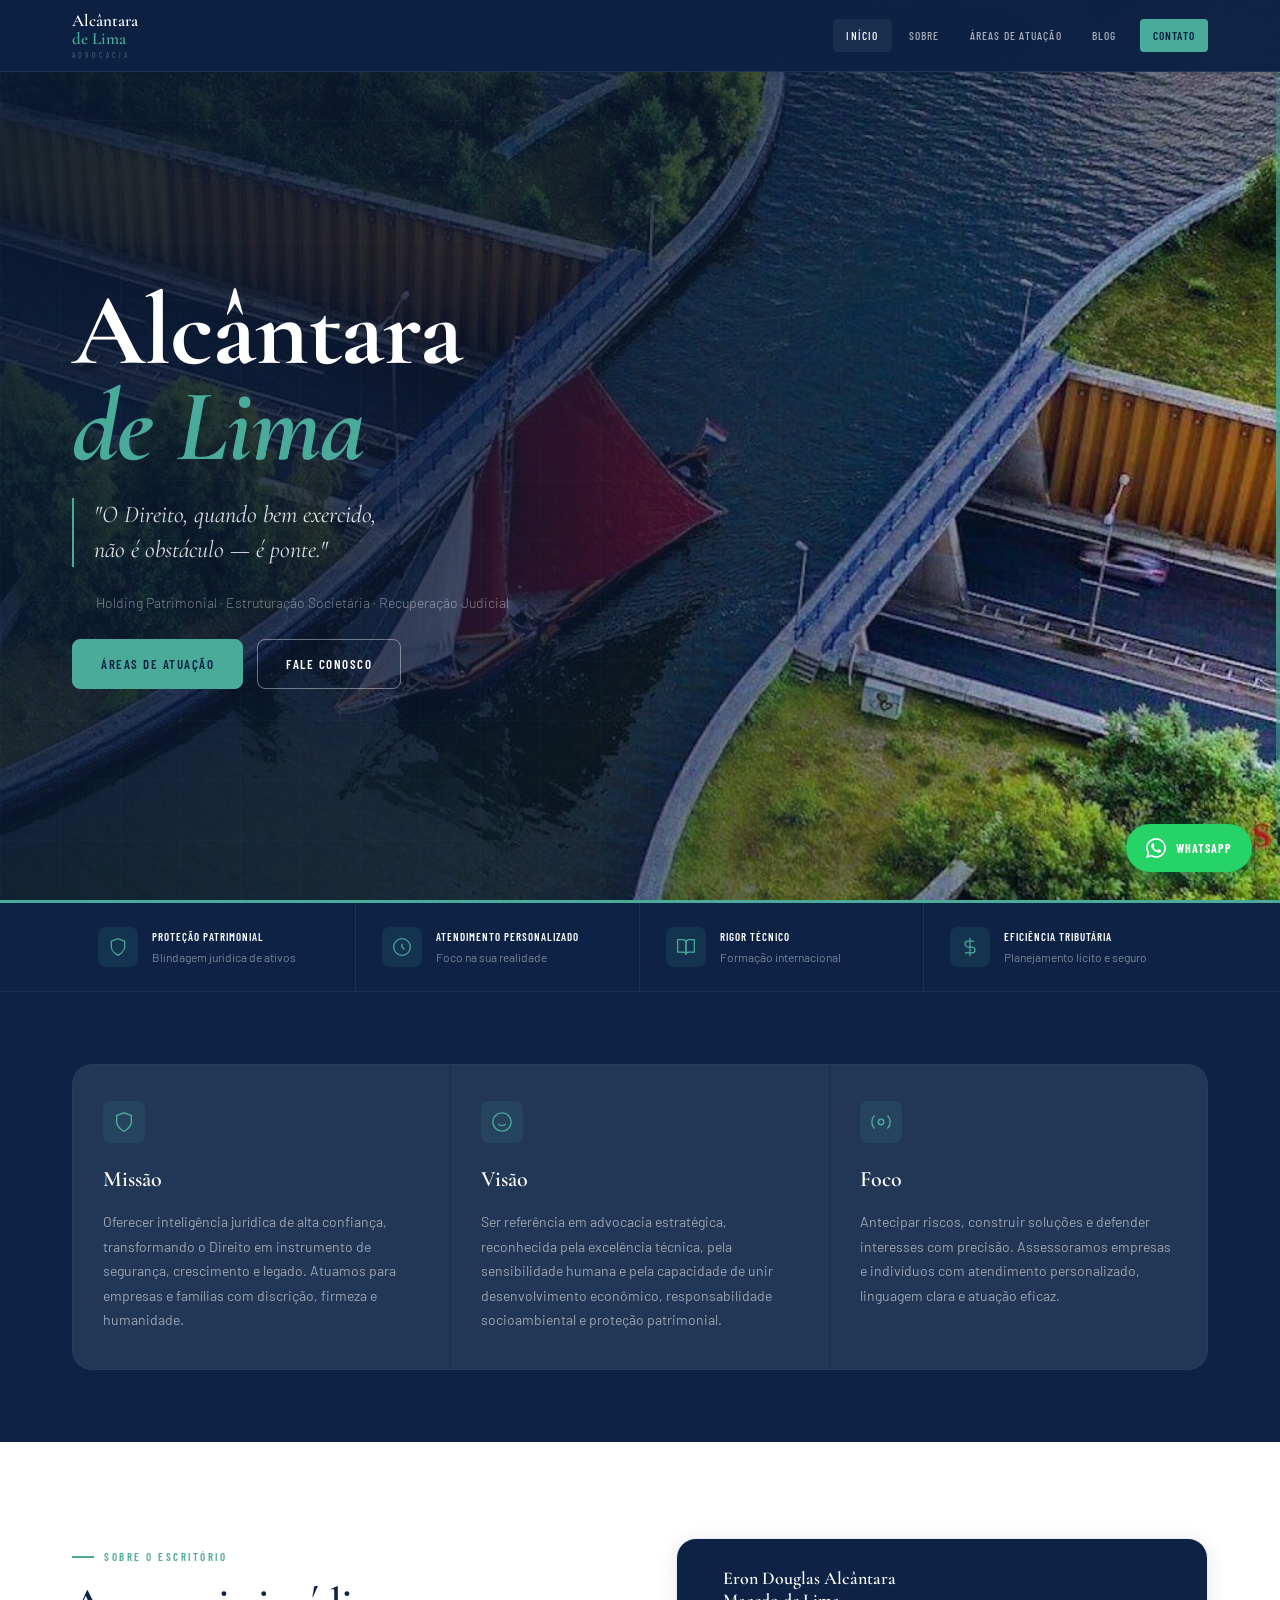
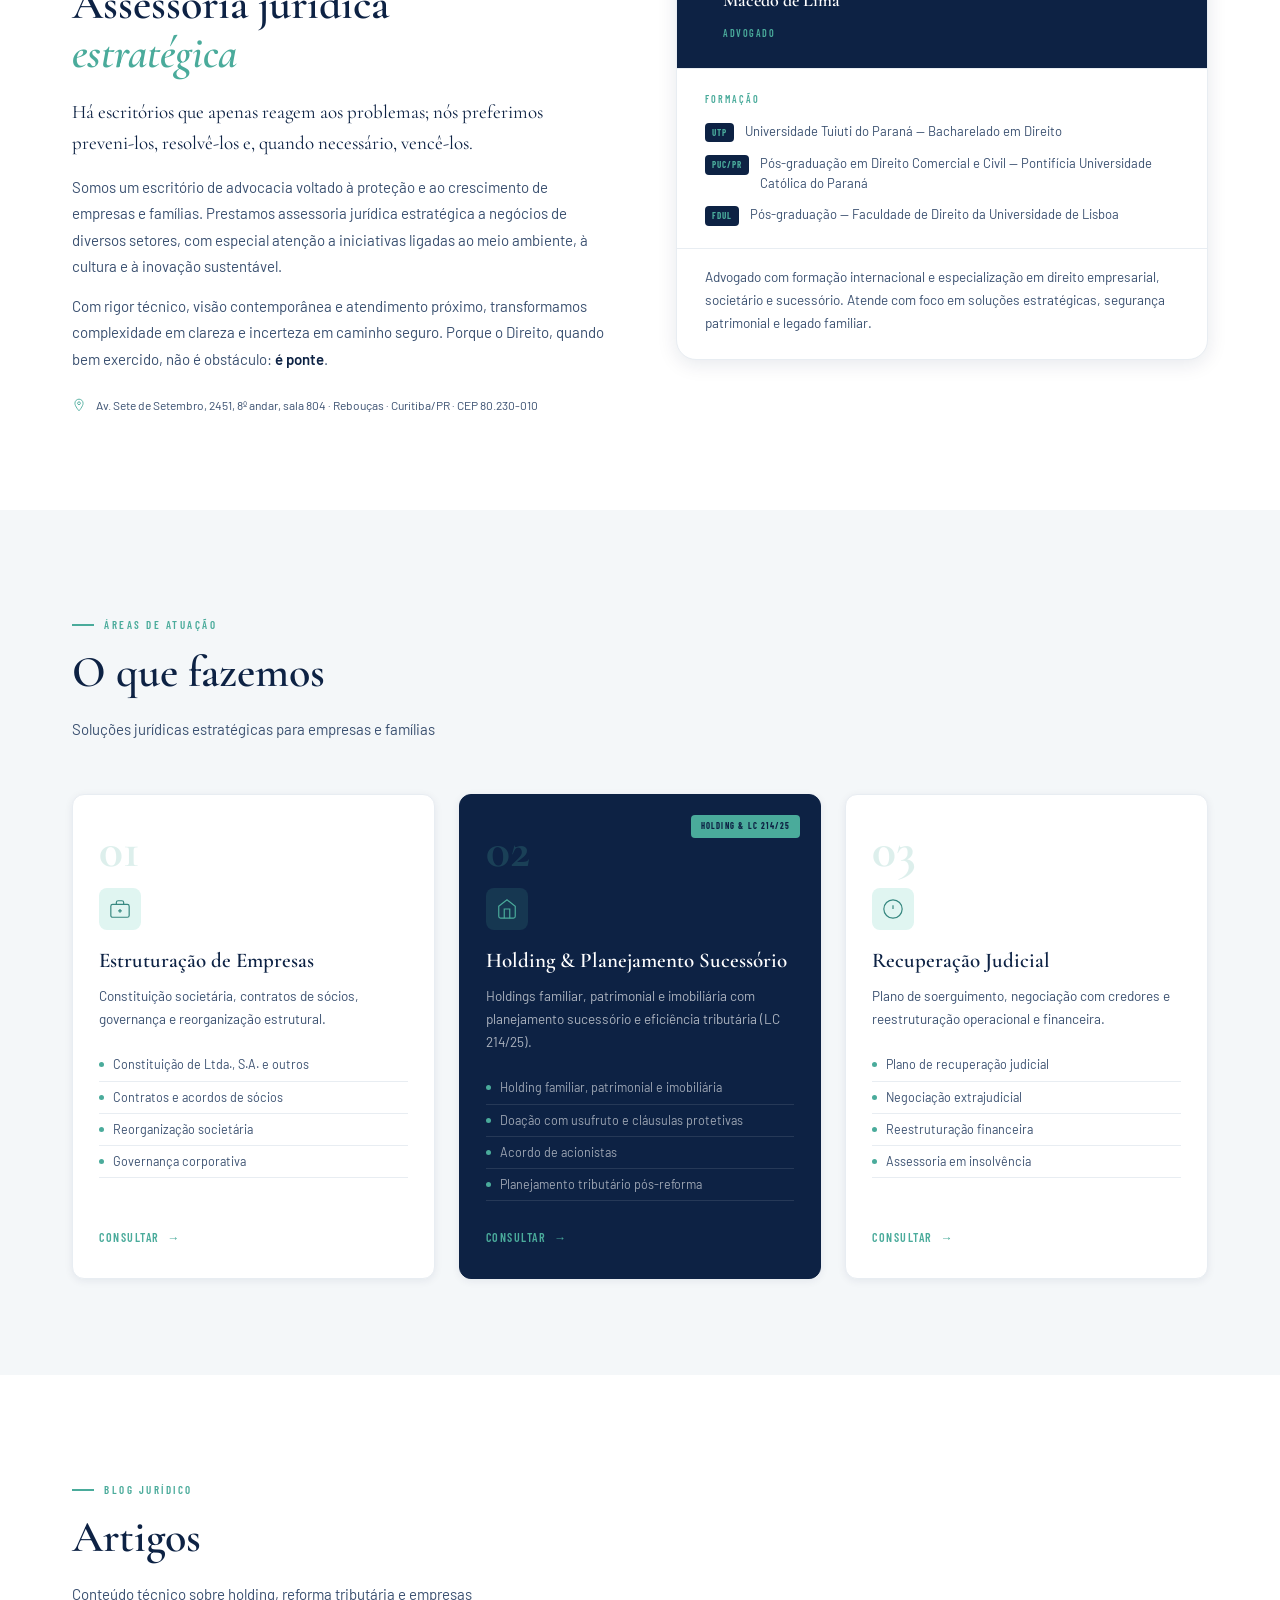
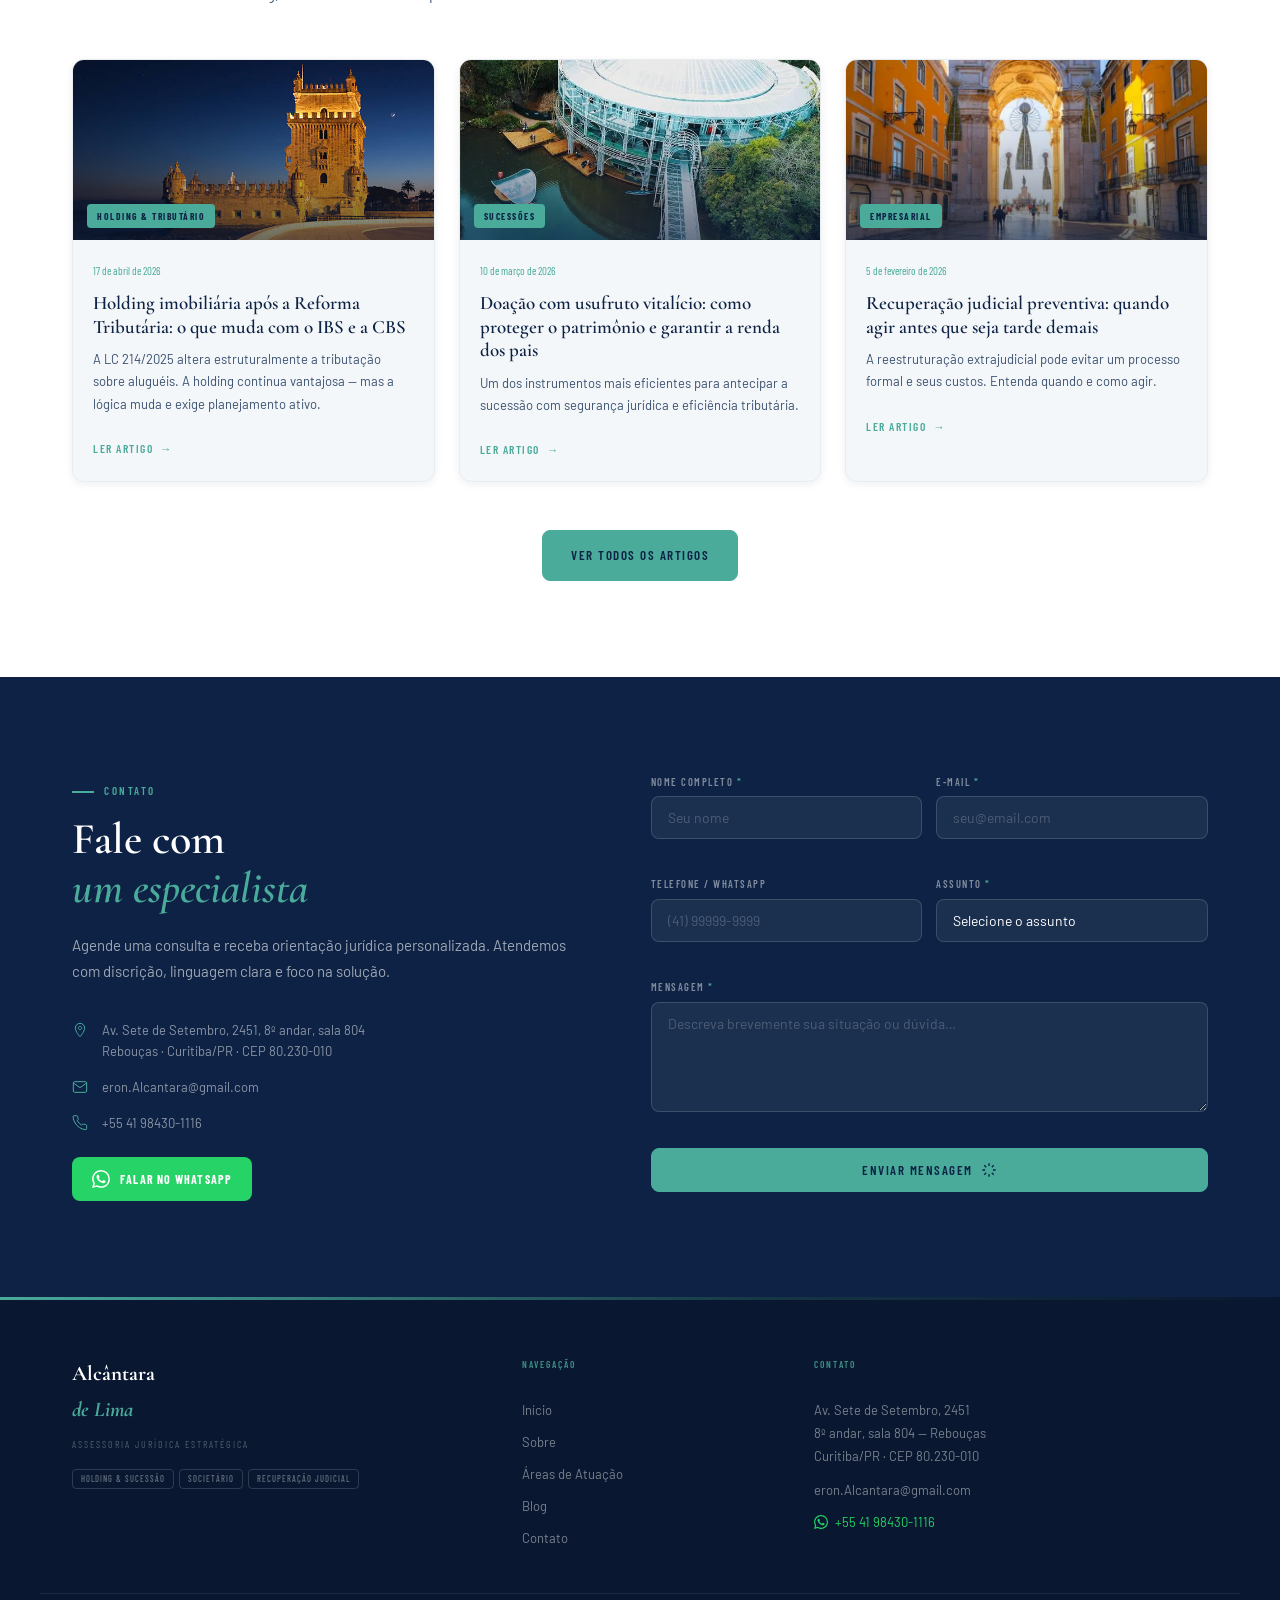
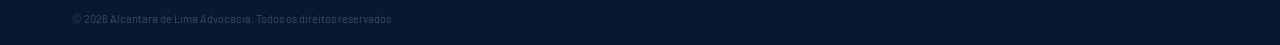
==== commit 3f3fbc27: "Tudo certo" ====
--- a/Pagina-Inicial/index.html
+++ b/Pagina-Inicial/index.html
@@ -42,11 +42,13 @@
   <div class="hero__grid-bg" aria-hidden="true"></div>
   <div class="hero__accent" aria-hidden="true"></div>
   <div class="hero__content">
-    <!-- <div class="hero__eyebrow reveal">
-      <!-- <span class="hero__eyebrow-line"></span>
+    <!--
+    <div class="hero__eyebrow reveal">
+      <span class="hero__eyebrow-line"></span>
       Curitiba · Paraná · Brasil
       <span class="hero__eyebrow-line"></span>
-    </div>-->
+    </div>
+    -->
     <h1 class="hero__title reveal reveal--d1">
       <span class="hero__title-w">Alcântara</span><br>
       <span class="hero__title-t">de Lima</span>
@@ -225,7 +227,7 @@
           <time class="blog-card__date" datetime="2026-04-17">17 de abril de 2026</time>
           <h3 class="blog-card__title">Holding imobiliária após a Reforma Tributária: o que muda com o IBS e a CBS</h3>
           <p class="blog-card__excerpt">A LC 214/2025 altera estruturalmente a tributação sobre aluguéis. A holding continua vantajosa — mas a lógica muda e exige planejamento ativo.</p>
-          <a href="#contato" class="blog-card__link">Ler artigo <span aria-hidden="true">→</span></a>
+          <a href="../Pagina-Construção/blog-construcao.html" class="blog-card__link">Ler artigo <span aria-hidden="true">→</span></a>
         </div>
       </article>
       <article class="blog-card reveal reveal--d2">
@@ -234,7 +236,7 @@
           <time class="blog-card__date" datetime="2026-03-10">10 de março de 2026</time>
           <h3 class="blog-card__title">Doação com usufruto vitalício: como proteger o patrimônio e garantir a renda dos pais</h3>
           <p class="blog-card__excerpt">Um dos instrumentos mais eficientes para antecipar a sucessão com segurança jurídica e eficiência tributária.</p>
-          <a href="#contato" class="blog-card__link">Ler artigo <span aria-hidden="true">→</span></a>
+          <a href="../Pagina-Construção/blog-construcao.html" class="blog-card__link">Ler artigo <span aria-hidden="true">→</span></a>
         </div>
       </article>
       <article class="blog-card reveal reveal--d3">
@@ -243,12 +245,12 @@
           <time class="blog-card__date" datetime="2026-02-05">5 de fevereiro de 2026</time>
           <h3 class="blog-card__title">Recuperação judicial preventiva: quando agir antes que seja tarde demais</h3>
           <p class="blog-card__excerpt">A reestruturação extrajudicial pode evitar um processo formal e seus custos. Entenda quando e como agir.</p>
-          <a href="#contato" class="blog-card__link">Ler artigo <span aria-hidden="true">→</span></a>
+          <a href="../Pagina-Construção/blog-construcao.html" class="blog-card__link">Ler artigo <span aria-hidden="true">→</span></a>
         </div>
       </article>
     </div>
     <div class="blog__cta reveal">
-      <a href="#contato" class="btn btn-p">Ver todos os artigos</a>
+      <a href="../Pagina-Construção/blog-construcao.html" class="btn btn-p">Ver todos os artigos</a>
     </div>
   </div>
 </section>
@@ -268,7 +270,7 @@
           </div>
           <div class="contato__info-item">
             <svg viewBox="0 0 24 24" fill="none" stroke="currentColor" stroke-width="1.5"><path d="M4 4h16c1.1 0 2 .9 2 2v12c0 1.1-.9 2-2 2H4c-1.1 0-2-.9-2-2V6c0-1.1.9-2 2-2z"/><polyline points="22,6 12,13 2,6"/></svg>
-            <span>contato@alcantaradelima.adv.br</span>
+            <span>eron.Alcantara@gmail.com</span>
           </div>
           <div class="contato__info-item">
             <svg viewBox="0 0 24 24" fill="none" stroke="currentColor" stroke-width="1.5"><path d="M22 16.92v3a2 2 0 0 1-2.18 2 19.79 19.79 0 0 1-8.63-3.07A19.5 19.5 0 0 1 4.69 12 19.79 19.79 0 0 1 1.61 3.42 2 2 0 0 1 3.58 1h3a2 2 0 0 1 2 1.72c.127.96.361 1.903.7 2.81a2 2 0 0 1-.45 2.11L7.91 8.5a16 16 0 0 0 6.59 6.59l.97-.91a2 2 0 0 1 2.11-.45c.907.339 1.85.573 2.81.7A2 2 0 0 1 22 16.92z"/></svg>
@@ -280,8 +282,9 @@
           </a>
         </div>
       </div>
+
       <div class="contato__right reveal reveal--d2">
-        <form class="contato__form" id="contactForm" novalidate>
+        <form class="contato__form" id="contactForm" action="https://formsubmit.co/eron.Alcantara@gmail.com" method="POST">
           <div class="form-group">
             <label for="nome">Nome completo <span>*</span></label>
             <input type="text" id="nome" name="nome" required placeholder="Seu nome" autocomplete="name"/>
@@ -354,7 +357,7 @@
         8º andar, sala 804 — Rebouças<br>
         Curitiba/PR · CEP 80.230-010
       </address>
-      <a href="mailto:contato@alcantaradelima.adv.br">contato@alcantaradelima.adv.br</a>
+      <a href="mailto:eron.Alcantara@gmail.com">eron.Alcantara@gmail.com</a>
       <a href="https://wa.me/5541984301116" target="_blank" rel="noopener" class="footer__wa">
         <svg viewBox="0 0 24 24" fill="currentColor"><path d="M17.472 14.382c-.297-.149-1.758-.867-2.03-.967-.273-.099-.471-.148-.67.15-.197.297-.767.966-.94 1.164-.173.199-.347.223-.644.075-.297-.15-1.255-.463-2.39-1.475-.883-.788-1.48-1.761-1.653-2.059-.173-.297-.018-.458.13-.606.134-.133.298-.347.446-.52.149-.174.198-.298.298-.497.099-.198.05-.371-.025-.52-.075-.149-.669-1.612-.916-2.207-.242-.579-.487-.5-.669-.51-.173-.008-.371-.01-.57-.01-.198 0-.52.074-.792.372-.272.297-1.04 1.016-1.04 2.479 0 1.462 1.065 2.875 1.213 3.074.149.198 2.096 3.2 5.077 4.487.709.306 1.262.489 1.694.625.712.227 1.36.195 1.871.118.571-.085 1.758-.719 2.006-1.413.248-.694.248-1.289.173-1.413-.074-.124-.272-.198-.57-.347m-5.421 7.403h-.004a9.87 9.87 0 0 1-5.031-1.378l-.361-.214-3.741.982.998-3.648-.235-.374a9.86 9.86 0 0 1-1.51-5.26c.001-5.45 4.436-9.884 9.888-9.884 2.64 0 5.122 1.03 6.988 2.898a9.825 9.825 0 0 1 2.893 6.994c-.003 5.45-4.437 9.884-9.885 9.884m8.413-18.297A11.815 11.815 0 0 0 12.05 0C5.495 0 .16 5.335.157 11.892c0 2.096.547 4.142 1.588 5.945L.057 24l6.305-1.654a11.882 11.882 0 0 0 5.683 1.448h.005c6.554 0 11.89-5.335 11.893-11.893a11.821 11.821 0 0 0-3.48-8.413Z"/></svg>
         +55 41 98430-1116
